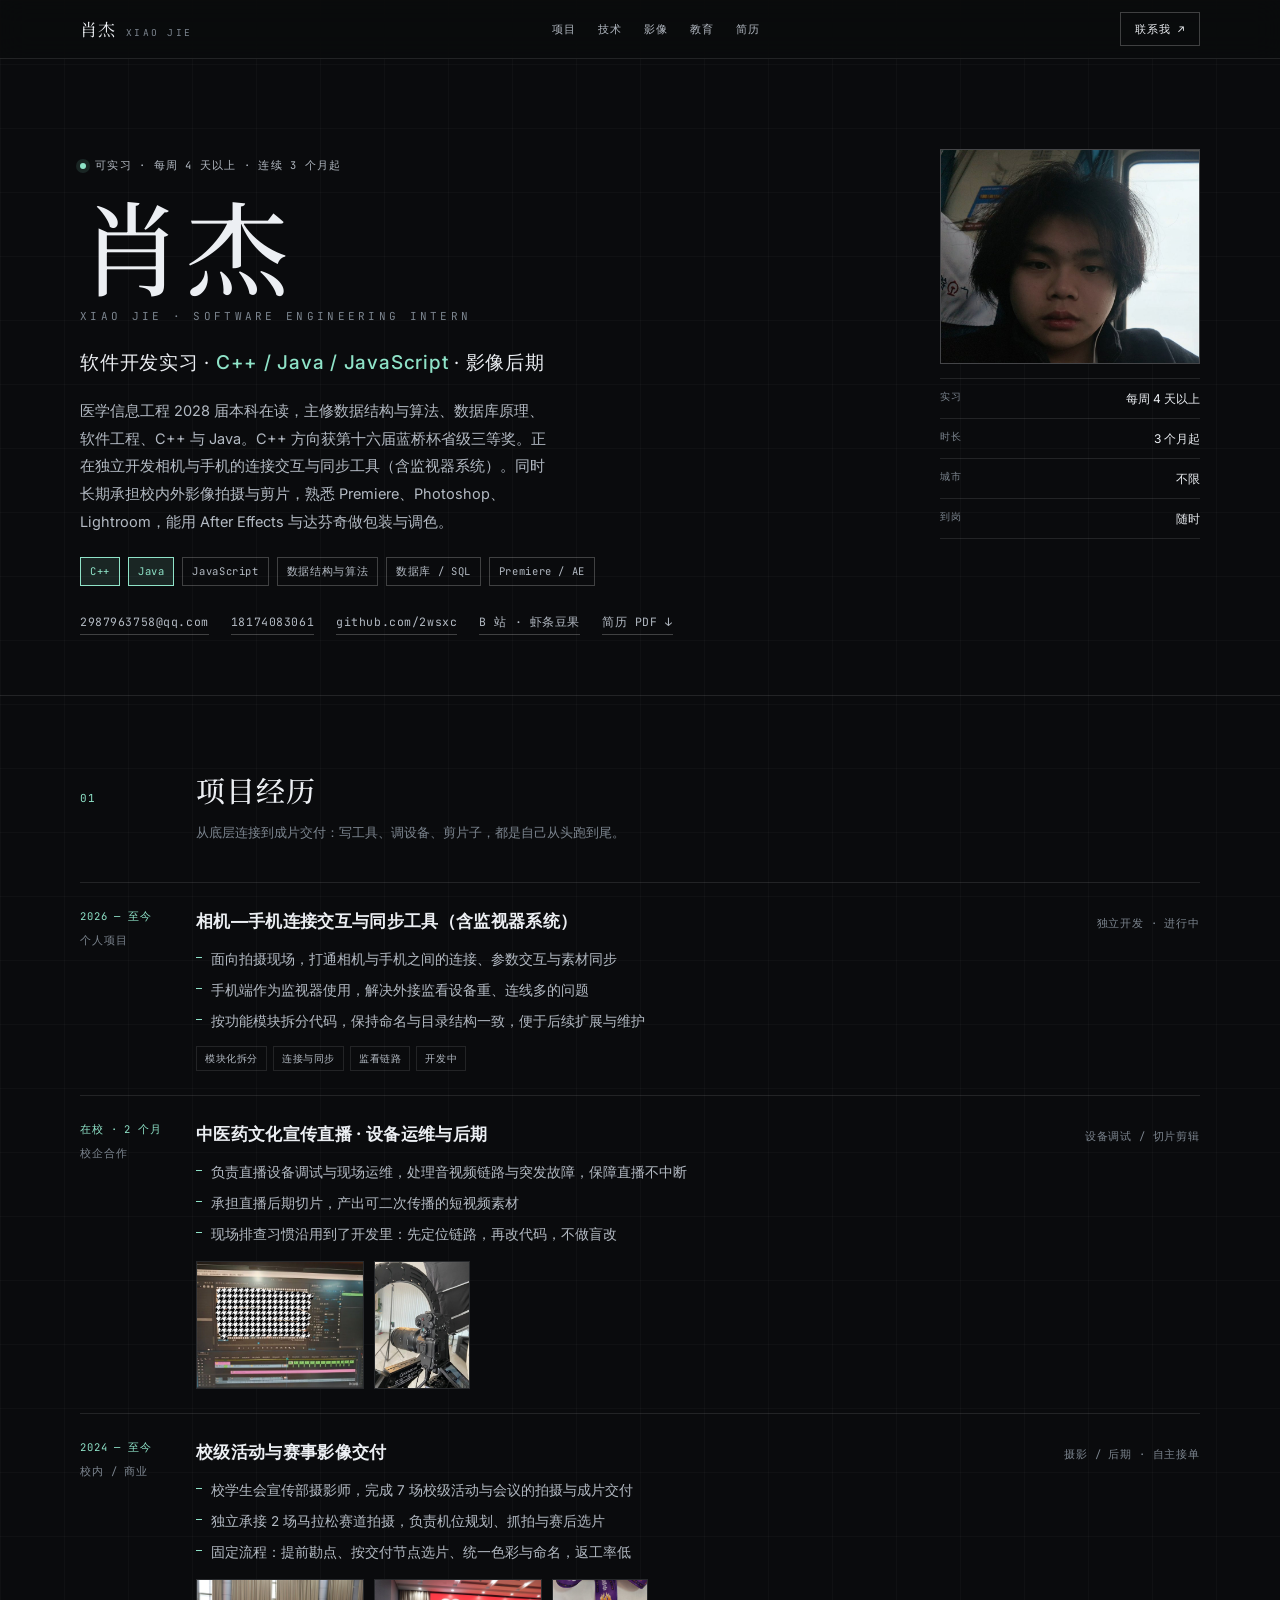
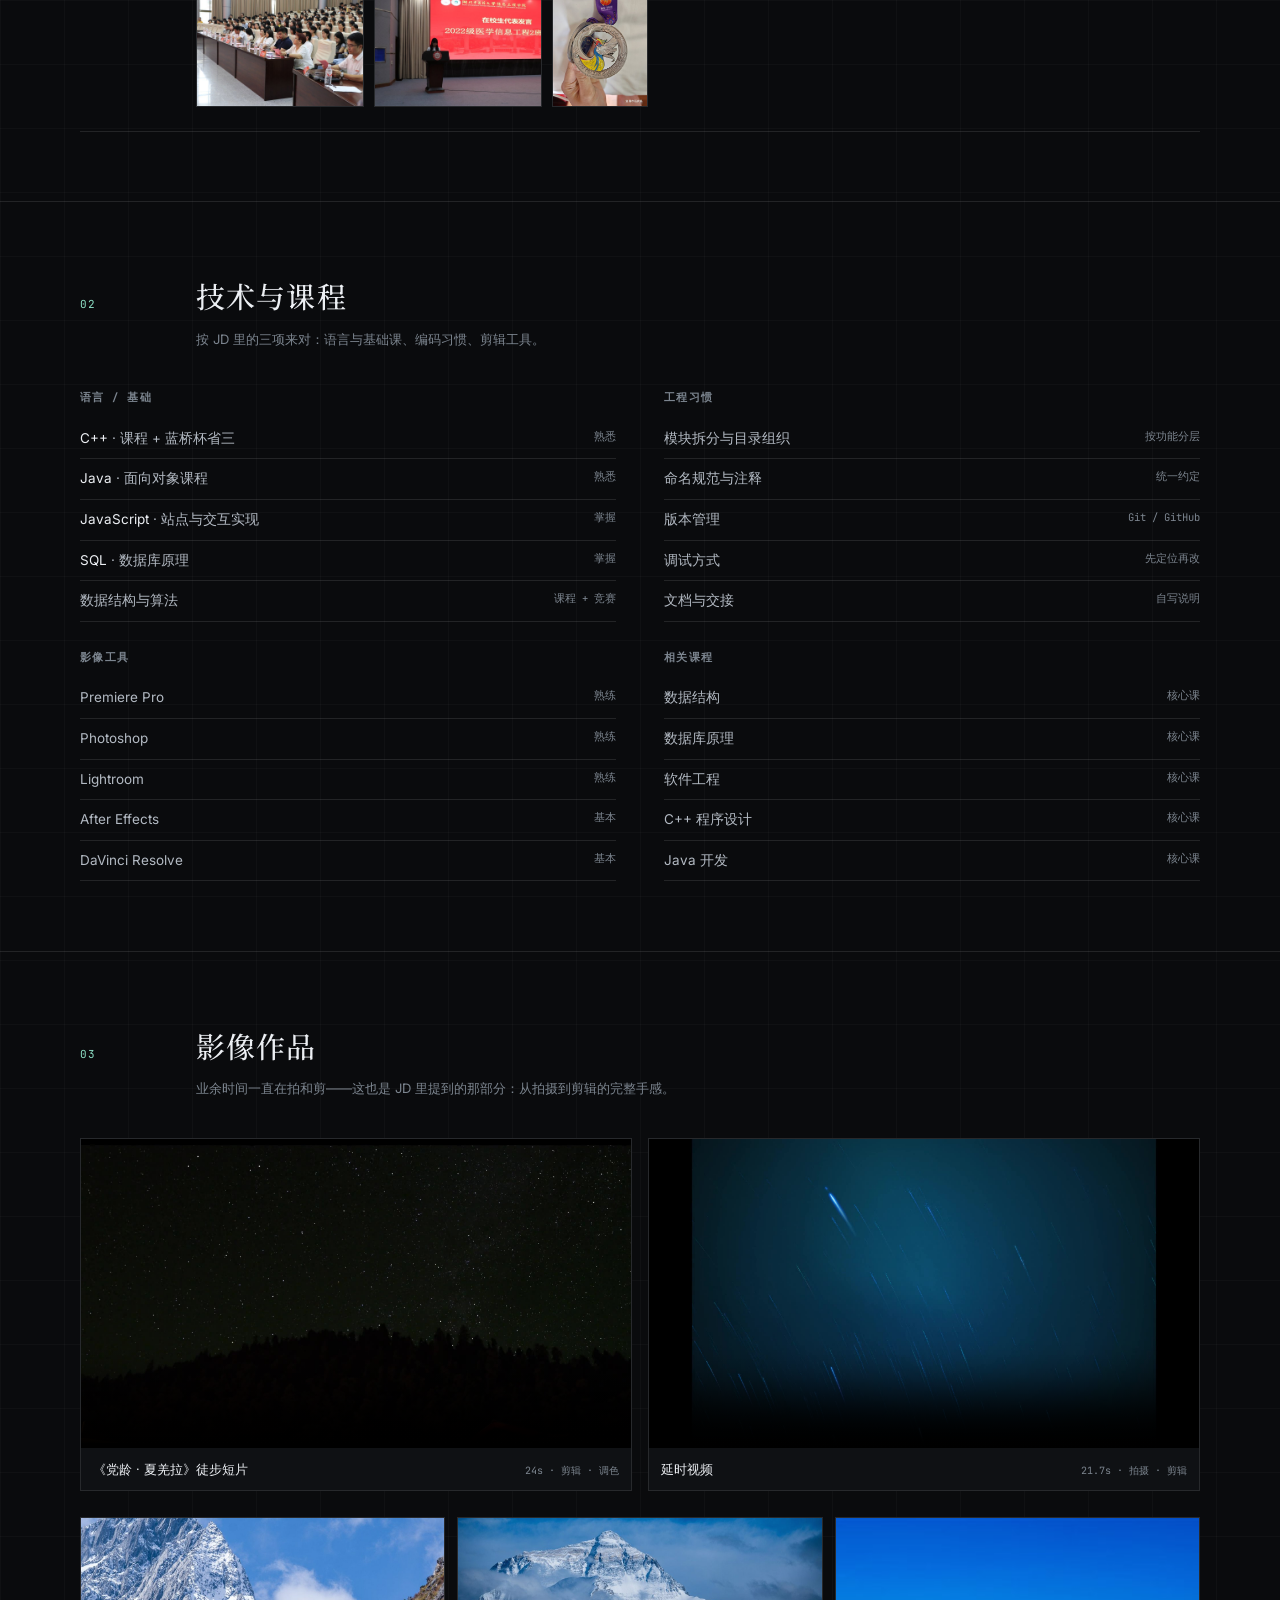
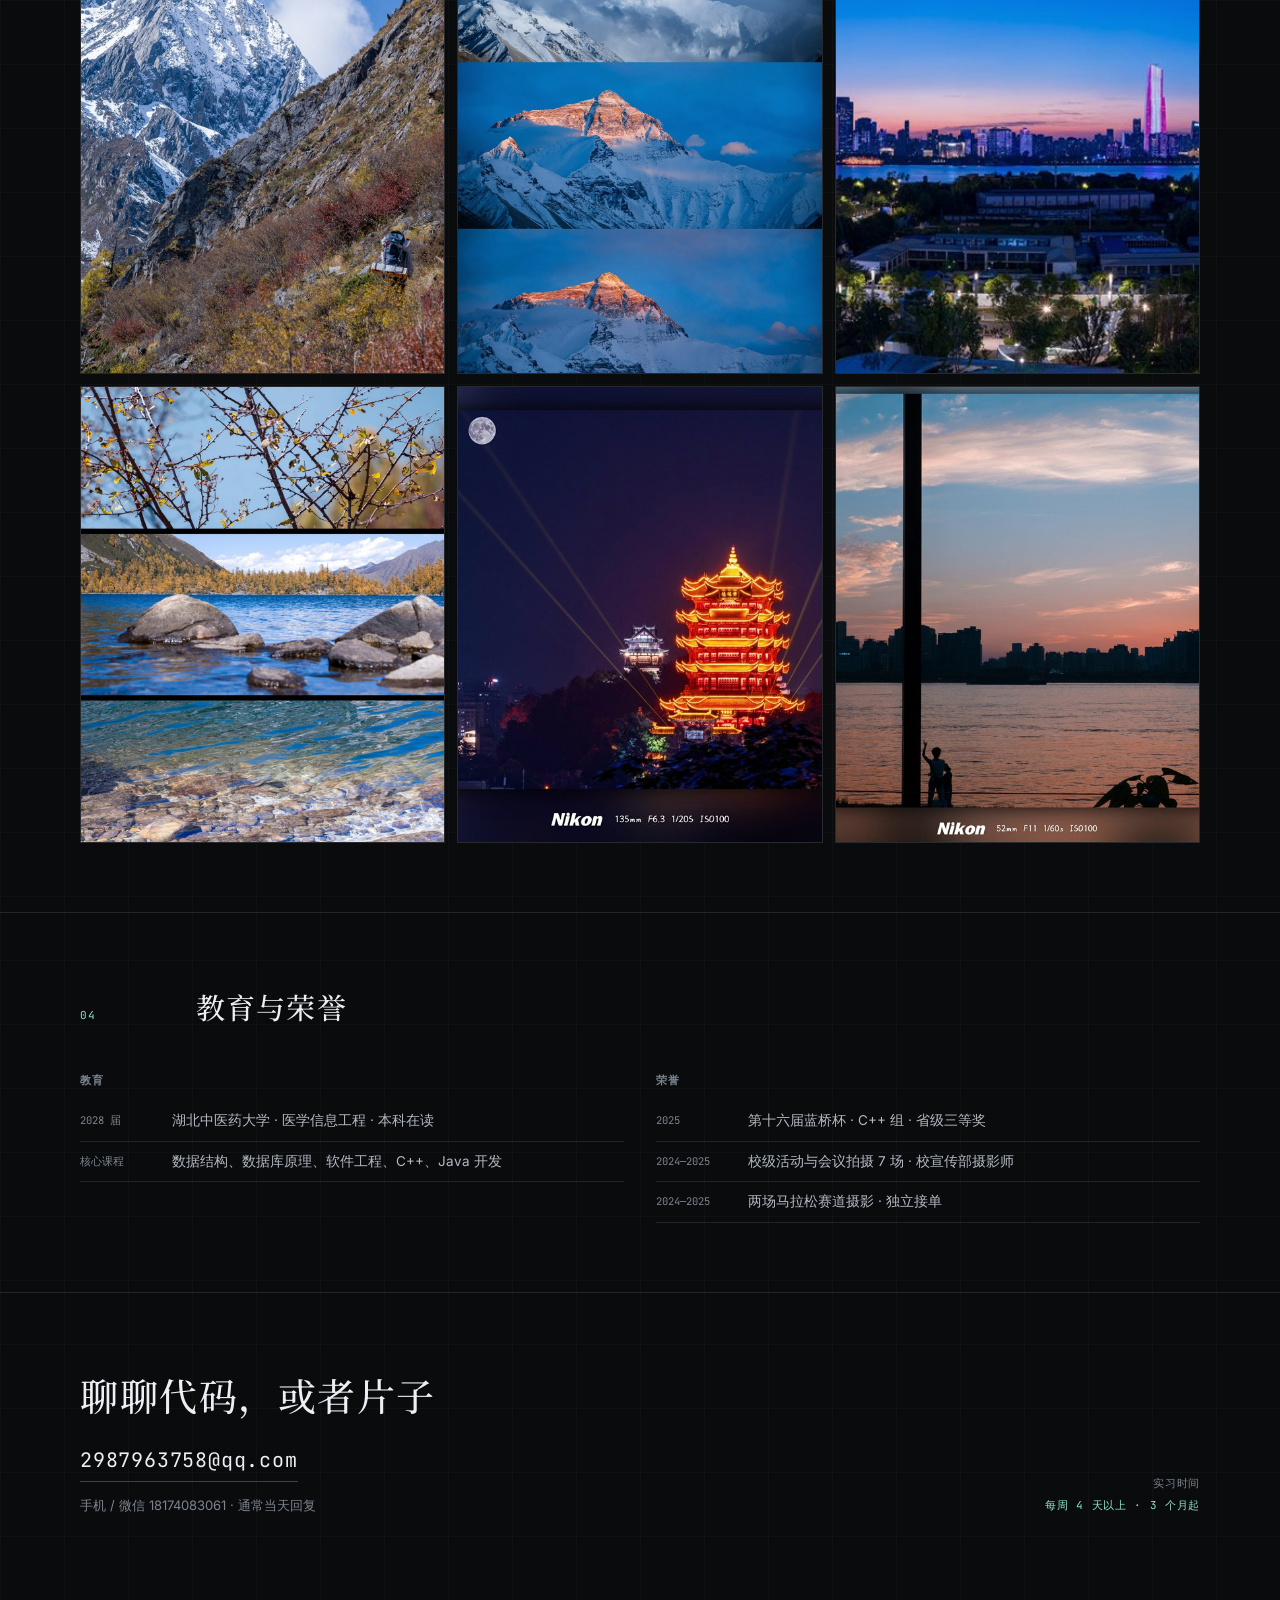
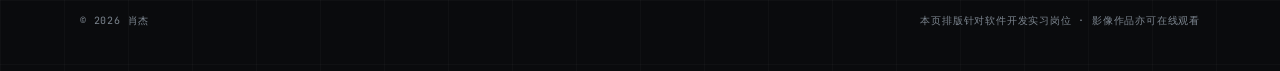
==== dev/index.html @ 5f0db835 "feat: 新增软件开发岗位定制站点 dev（项目与技术优先 + 影像作品 + 一页简历）" ====
<!DOCTYPE html>
<html lang="zh-CN">
<head>
<meta charset="utf-8">
<meta name="viewport" content="width=device-width, initial-scale=1, viewport-fit=cover">
<title>肖杰 · 软件开发实习 · 简历与作品</title>
<meta name="description" content="肖杰，医学信息工程 2028 届在读。C++ / Java / JavaScript，数据结构与算法（蓝桥杯省三），独立开发相机与手机连接同步工具；长期做活动与赛事影像，熟练 Premiere / Photoshop / Lightroom。">
<meta name="theme-color" content="#0a0b0d">
<meta property="og:title" content="肖杰 · 软件开发实习">
<meta property="og:description" content="写得动代码，也剪得了片子。C++ / Java / JavaScript，相机—手机同步工具开发中。">
<link rel="preconnect" href="https://fonts.googleapis.com">
<link rel="preconnect" href="https://fonts.gstatic.com" crossorigin>
<link href="https://fonts.googleapis.com/css2?family=Inter:wght@400;500&family=JetBrains+Mono:wght@400;500&family=Noto+Serif+SC:wght@400;500&display=swap" rel="stylesheet">
<style>
:root{
  --bg:#0a0b0d; --bg-2:#0f1114; --line:rgba(255,255,255,.10); --line-2:rgba(255,255,255,.22);
  --ink:#eceff3; --ink-2:#b3bac3; --muted:#7c858f; --accent:#8fe3c8; --accent-dim:rgba(143,227,200,.12);
  --mono:"JetBrains Mono","SFMono-Regular",Consolas,monospace;
  --sans:"Inter","HarmonyOS Sans SC","PingFang SC","Microsoft YaHei",sans-serif;
  --serif:"Noto Serif SC","Source Han Serif SC","Songti SC",serif;
}
*{box-sizing:border-box}
html{scroll-behavior:smooth}
body{margin:0;background:var(--bg);color:var(--ink);font-family:var(--sans);line-height:1.75;
  -webkit-font-smoothing:antialiased;background-image:linear-gradient(rgba(255,255,255,.022) 1px,transparent 1px),linear-gradient(90deg,rgba(255,255,255,.022) 1px,transparent 1px);background-size:64px 64px}
a{color:inherit;text-decoration:none}
img{display:block;max-width:100%}
h1,h2,h3,p,ul,ol,li,figure,dl,dd{margin:0}
ul,ol{padding:0;list-style:none}
.mono{font-family:var(--mono);font-size:11px;letter-spacing:.14em;text-transform:uppercase;color:var(--muted)}
.wrap{width:min(100% - 44px,1120px);margin-inline:auto}

/* 顶部 */
.top{position:sticky;top:0;z-index:20;background:rgba(10,11,13,.82);backdrop-filter:blur(14px);border-bottom:1px solid var(--line)}
.top__in{display:flex;align-items:center;justify-content:space-between;height:58px}
.brand{display:flex;align-items:baseline;gap:10px;font-family:var(--serif);font-size:17px;letter-spacing:.06em}
.brand em{font-family:var(--mono);font-style:normal;font-size:9.5px;letter-spacing:.24em;color:var(--muted)}
.nav{display:flex;gap:22px;font-family:var(--mono);font-size:10.5px;letter-spacing:.1em;color:var(--ink-2)}
.nav a:hover{color:var(--accent)}
.top__cta{border:1px solid var(--line-2);padding:7px 14px;font-family:var(--mono);font-size:10.5px;letter-spacing:.1em;transition:.2s}
.top__cta:hover{border-color:var(--accent);color:var(--accent)}

/* 首屏 */
.hero{padding:clamp(46px,7vw,92px) 0 clamp(34px,5vw,60px);border-bottom:1px solid var(--line)}
.hero__grid{display:grid;grid-template-columns:minmax(0,1fr) 260px;gap:clamp(28px,5vw,64px);align-items:start}
.status{display:inline-flex;align-items:center;gap:9px;font-family:var(--mono);font-size:10.5px;letter-spacing:.12em;color:var(--ink-2)}
.status i{width:6px;height:6px;border-radius:50%;background:var(--accent);box-shadow:0 0 0 4px var(--accent-dim)}
h1{font-family:var(--serif);font-size:clamp(52px,8vw,104px);line-height:.96;font-weight:500;letter-spacing:.04em;margin-top:18px}
.hero__en{font-family:var(--mono);font-size:11px;letter-spacing:.3em;color:var(--muted);margin-top:14px}
.role{margin-top:20px;font-size:clamp(15px,1.7vw,19px);letter-spacing:.04em}
.role b{font-weight:500;color:var(--accent)}
.lede{margin-top:18px;max-width:52ch;font-size:14.5px;line-height:1.9;color:var(--ink-2)}
.tags{display:flex;flex-wrap:wrap;gap:8px;margin-top:22px}
.tag{font-family:var(--mono);font-size:10.5px;letter-spacing:.06em;padding:4px 9px;border:1px solid var(--line-2);color:var(--ink-2)}
.tag.on{border-color:var(--accent);color:var(--accent);background:var(--accent-dim)}
.links{display:flex;flex-wrap:wrap;gap:8px 22px;margin-top:26px;font-family:var(--mono);font-size:11.5px;letter-spacing:.05em;color:var(--ink-2)}
.links a{border-bottom:1px solid var(--line-2);padding-bottom:2px}
.links a:hover{color:var(--accent);border-color:var(--accent)}
.hero__side{display:flex;flex-direction:column;gap:14px}
.portrait{border:1px solid var(--line-2);background:var(--bg-2)}
.portrait img{width:100%;height:auto;filter:saturate(.95)}
.side-facts{border-top:1px solid var(--line)}
.side-facts div{display:flex;justify-content:space-between;gap:10px;padding:9px 0;border-bottom:1px solid var(--line);font-size:12px;color:var(--ink-2)}
.side-facts dt{font-family:var(--mono);font-size:10px;letter-spacing:.1em;color:var(--muted);text-transform:uppercase}
.side-facts dd{text-align:right;color:var(--ink)}

/* 区块通用 */
.sec{padding:clamp(38px,5.4vw,70px) 0;border-bottom:1px solid var(--line)}
.sec__head{display:grid;grid-template-columns:96px minmax(0,1fr);gap:20px;margin-bottom:clamp(22px,3vw,38px);align-items:baseline}
.sec__no{font-family:var(--mono);font-size:11px;letter-spacing:.1em;color:var(--accent)}
.sec__head h2{font-family:var(--serif);font-size:clamp(21px,2.6vw,29px);font-weight:500;letter-spacing:.04em}
.sec__sub{margin-top:6px;font-size:13px;color:var(--muted);max-width:60ch}

/* 项目卡 */
.proj{display:grid;grid-template-columns:96px minmax(0,1fr);gap:20px;padding:24px 0;border-top:1px solid var(--line)}
.proj:last-child{border-bottom:1px solid var(--line)}
.proj__meta{font-family:var(--mono);font-size:10.5px;letter-spacing:.08em;color:var(--muted);line-height:1.9}
.proj__meta b{display:block;color:var(--accent);font-weight:400;margin-bottom:4px}
.proj__head{display:flex;flex-wrap:wrap;align-items:baseline;justify-content:space-between;gap:6px 18px}
.proj__title{font-size:17px;letter-spacing:.02em}
.proj__kind{font-family:var(--mono);font-size:10.5px;color:var(--muted);letter-spacing:.08em}
.proj__list{margin-top:10px;display:flex;flex-direction:column;gap:6px}
.proj__list li{position:relative;padding-left:15px;font-size:13.5px;color:var(--ink-2);line-height:1.85}
.proj__list li::before{content:"";position:absolute;left:0;top:.75em;width:6px;height:1px;background:var(--accent)}
.proj__stack{display:flex;flex-wrap:wrap;gap:6px;margin-top:12px}
.chip{font-family:var(--mono);font-size:10px;letter-spacing:.06em;color:var(--ink-2);border:1px solid var(--line);padding:3px 8px}
.proj__media{display:flex;gap:10px;margin-top:14px;flex-wrap:wrap}
.proj__media figure{border:1px solid var(--line);overflow:hidden;background:var(--bg-2)}
.proj__media img{width:100%;height:100%;object-fit:cover}
.proj__media .p{width:96px;aspect-ratio:3/4}
.proj__media .w{width:168px;aspect-ratio:3/2}

/* 技能 */
.skill-grid{display:grid;grid-template-columns:repeat(2,minmax(0,1fr));gap:26px 48px}
.skill-block h3{font-family:var(--mono);font-size:10.5px;letter-spacing:.14em;color:var(--muted);text-transform:uppercase;margin-bottom:12px}
.kv{display:flex;justify-content:space-between;gap:16px;padding:8px 0;border-bottom:1px solid var(--line);font-size:13.5px;color:var(--ink-2)}
.kv span:last-child{font-family:var(--mono);font-size:10.5px;color:var(--muted);white-space:nowrap}
.kv strong{font-weight:400;color:var(--ink)}

/* 影像 */
.films{display:grid;grid-template-columns:repeat(2,minmax(0,1fr));gap:16px;margin-bottom:26px}
.film{border:1px solid var(--line);background:var(--bg-2);overflow:hidden}
.film video{display:block;width:100%;aspect-ratio:16/9;object-fit:cover;background:#000}
.film figcaption{display:flex;align-items:baseline;justify-content:space-between;gap:10px;padding:10px 12px;font-size:12.5px}
.film figcaption span{font-family:var(--mono);font-size:10px;color:var(--muted)}
.shots{display:grid;grid-template-columns:repeat(3,minmax(0,1fr));gap:12px}
.shots figure{margin:0;border:1px solid var(--line);overflow:hidden;background:var(--bg-2);aspect-ratio:4/5}
.shots img{width:100%;height:100%;object-fit:cover;transition:transform .7s cubic-bezier(.22,1,.36,1);filter:saturate(.96)}
.shots figure:hover img{transform:scale(1.05)}

/* 教育 */
.edu{display:grid;grid-template-columns:repeat(2,minmax(0,1fr));gap:32px}
.edu h3{font-family:var(--mono);font-size:10.5px;letter-spacing:.14em;color:var(--muted);text-transform:uppercase;margin-bottom:12px}
.edu li{display:flex;gap:16px;padding:8px 0;border-bottom:1px solid var(--line);font-size:13.5px;color:var(--ink-2)}
.edu li span:first-child{font-family:var(--mono);font-size:10.5px;color:var(--muted);min-width:76px;padding-top:2px}

/* 联系 */
.contact{display:grid;grid-template-columns:minmax(0,1fr) auto;gap:24px;align-items:end}
.contact h2{font-family:var(--serif);font-size:clamp(24px,3.4vw,38px);font-weight:500;letter-spacing:.04em}
.contact__mail{display:inline-block;margin-top:14px;font-family:var(--mono);font-size:clamp(14px,1.9vw,20px);letter-spacing:.04em;border-bottom:1px solid var(--line-2);padding-bottom:3px}
.contact__mail:hover{color:var(--accent);border-color:var(--accent)}
.contact__note{margin-top:12px;font-size:13px;color:var(--muted)}
.contact__side{font-family:var(--mono);font-size:11px;letter-spacing:.06em;color:var(--muted);text-align:right;line-height:2}
.contact__side b{color:var(--accent);font-weight:400}

.foot{padding:26px 0 42px;display:flex;flex-wrap:wrap;justify-content:space-between;gap:12px;font-family:var(--mono);font-size:10px;letter-spacing:.08em;color:var(--muted)}

@media (max-width:860px){
  .hero__grid{grid-template-columns:1fr}
  .hero__side{order:-1;flex-direction:row;align-items:flex-start;gap:18px}
  .portrait{width:min(46%,190px)}
  .sec__head,.proj{grid-template-columns:1fr;gap:8px}
  .skill-grid,.films,.edu{grid-template-columns:1fr}
  .shots{grid-template-columns:repeat(2,minmax(0,1fr))}
  .nav{display:none}
  .contact{grid-template-columns:1fr}
  .contact__side{text-align:left}
}

@page{size:A4;margin:13mm}
@media print{
  body{background:#fff;color:#111;background-image:none;font-size:9.6pt;line-height:1.5}
  .top,.tags,.links,.hero__en,.status,.films,.shots,.foot,.chip,#works{display:none!important}
  .sec__sub{display:none!important}
  .wrap{width:100%}
  .hero{padding:0 0 6pt;border-bottom:1px solid #ddd}
  .hero__grid{grid-template-columns:minmax(0,1fr) 24mm;gap:7mm}
  h1{font-size:19pt;color:#111;margin-top:0}
  .role,.lede,.kv,.proj__list li,.edu li{color:#222}
  .lede{font-size:8.8pt;margin-top:5pt}
  .role{margin-top:5pt;font-size:10pt}
  .sec{padding:4pt 0;border-bottom:1px solid #eee}
  .sec__head{grid-template-columns:12mm minmax(0,1fr);margin-bottom:3pt}
  .sec__no{color:#666}
  .sec__head h2{font-size:10.5pt;color:#111}
  .proj{padding:4pt 0;grid-template-columns:12mm minmax(0,1fr);break-inside:avoid}
  .proj__title{font-size:10pt;color:#111}
  .proj__meta,.proj__kind,.proj__list li::before{color:#777}
  .proj__list{margin-top:3pt;gap:2pt}
  .proj__list li{font-size:8.8pt;line-height:1.6}
  .proj__media{display:none}
  .skill-grid{gap:4pt 10mm}
  .kv{padding:3pt 0;font-size:8.8pt}
  .kv span:last-child{color:#666}
  .edu{gap:10mm}
  .edu li{padding:3pt 0;font-size:8.8pt}
  .contact h2{font-size:12pt;color:#111}
  .contact__mail{font-size:9.5pt;color:#111}
  .contact__note{font-size:8.5pt;color:#555}
}
</style>
</head>
<body>

<header class="top">
  <div class="wrap top__in">
    <a class="brand" href="#top">肖杰<em>XIAO JIE</em></a>
    <nav class="nav">
      <a href="#projects">项目</a>
      <a href="#skills">技术</a>
      <a href="#works">影像</a>
      <a href="#edu">教育</a>
      <a href="resume.html">简历</a>
    </nav>
    <a class="top__cta" href="mailto:2987963758@qq.com">联系我 ↗</a>
  </div>
</header>

<main id="top">
  <section class="hero">
    <div class="wrap hero__grid">
      <div>
        <p class="status"><i></i>可实习 · 每周 4 天以上 · 连续 3 个月起</p>
        <h1>肖杰</h1>
        <p class="hero__en">XIAO JIE · SOFTWARE ENGINEERING INTERN</p>
        <p class="role">软件开发实习 · <b>C++ / Java / JavaScript</b> · 影像后期</p>
        <p class="lede">医学信息工程 2028 届本科在读，主修数据结构与算法、数据库原理、软件工程、C++ 与 Java。C++ 方向获第十六届蓝桥杯省级三等奖。正在独立开发相机与手机的连接交互与同步工具（含监视器系统）。同时长期承担校内外影像拍摄与剪片，熟悉 Premiere、Photoshop、Lightroom，能用 After Effects 与达芬奇做包装与调色。</p>
        <div class="tags">
          <span class="tag on">C++</span>
          <span class="tag on">Java</span>
          <span class="tag">JavaScript</span>
          <span class="tag">数据结构与算法</span>
          <span class="tag">数据库 / SQL</span>
          <span class="tag">Premiere / AE</span>
        </div>
        <p class="links">
          <a href="mailto:2987963758@qq.com">2987963758@qq.com</a>
          <a href="tel:18174083061">18174083061</a>
          <a href="https://github.com/2wsxc" target="_blank" rel="noopener">github.com/2wsxc</a>
          <a href="https://space.bilibili.com/699969839" target="_blank" rel="noopener">B 站 · 虾条豆果</a>
          <a href="assets/files/resume-dev-2026-11.pdf" download>简历 PDF ↓</a>
        </p>
      </div>
      <aside class="hero__side">
        <figure class="portrait"><img src="assets/img/portrait.jpg" alt="肖杰"></figure>
        <dl class="side-facts">
          <div><dt>实习</dt><dd>每周 4 天以上</dd></div>
          <div><dt>时长</dt><dd>3 个月起</dd></div>
          <div><dt>城市</dt><dd>不限</dd></div>
          <div><dt>到岗</dt><dd>随时</dd></div>
        </dl>
      </aside>
    </div>
  </section>

  <section class="sec" id="projects">
    <div class="wrap">
      <div class="sec__head">
        <span class="sec__no">01</span>
        <div>
          <h2>项目经历</h2>
          <p class="sec__sub">从底层连接到成片交付：写工具、调设备、剪片子，都是自己从头跑到尾。</p>
        </div>
      </div>

      <article class="proj">
        <p class="proj__meta"><b>2026 — 至今</b>个人项目</p>
        <div>
          <div class="proj__head">
            <h3 class="proj__title">相机—手机连接交互与同步工具（含监视器系统）</h3>
            <span class="proj__kind">独立开发 · 进行中</span>
          </div>
          <ul class="proj__list">
            <li>面向拍摄现场，打通相机与手机之间的连接、参数交互与素材同步</li>
            <li>手机端作为监视器使用，解决外接监看设备重、连线多的问题</li>
            <li>按功能模块拆分代码，保持命名与目录结构一致，便于后续扩展与维护</li>
          </ul>
          <div class="proj__stack">
            <span class="chip">模块化拆分</span>
            <span class="chip">连接与同步</span>
            <span class="chip">监看链路</span>
            <span class="chip">开发中</span>
          </div>
        </div>
      </article>

      <article class="proj">
        <p class="proj__meta"><b>在校 · 2 个月</b>校企合作</p>
        <div>
          <div class="proj__head">
            <h3 class="proj__title">中医药文化宣传直播 · 设备运维与后期</h3>
            <span class="proj__kind">设备调试 / 切片剪辑</span>
          </div>
          <ul class="proj__list">
            <li>负责直播设备调试与现场运维，处理音视频链路与突发故障，保障直播不中断</li>
            <li>承担直播后期切片，产出可二次传播的短视频素材</li>
            <li>现场排查习惯沿用到了开发里：先定位链路，再改代码，不做盲改</li>
          </ul>
          <div class="proj__media">
            <figure class="w"><img src="assets/img/live-1.jpg" alt="直播现场"></figure>
            <figure class="p"><img src="assets/img/live-2.jpg" alt="直播现场"></figure>
          </div>
        </div>
      </article>

      <article class="proj">
        <p class="proj__meta"><b>2024 — 至今</b>校内 / 商业</p>
        <div>
          <div class="proj__head">
            <h3 class="proj__title">校级活动与赛事影像交付</h3>
            <span class="proj__kind">摄影 / 后期 · 自主接单</span>
          </div>
          <ul class="proj__list">
            <li>校学生会宣传部摄影师，完成 7 场校级活动与会议的拍摄与成片交付</li>
            <li>独立承接 2 场马拉松赛道拍摄，负责机位规划、抓拍与赛后选片</li>
            <li>固定流程：提前勘点、按交付节点选片、统一色彩与命名，返工率低</li>
          </ul>
          <div class="proj__media">
            <figure class="w"><img src="assets/img/campus-1.jpg" alt="校级活动拍摄"></figure>
            <figure class="w"><img src="assets/img/campus-2.jpg" alt="校级活动拍摄"></figure>
            <figure class="p"><img src="assets/img/marathon.jpg" alt="马拉松赛道拍摄"></figure>
          </div>
        </div>
      </article>
    </div>
  </section>

  <section class="sec" id="skills">
    <div class="wrap">
      <div class="sec__head">
        <span class="sec__no">02</span>
        <div>
          <h2>技术与课程</h2>
          <p class="sec__sub">按 JD 里的三项来对：语言与基础课、编码习惯、剪辑工具。</p>
        </div>
      </div>
      <div class="skill-grid">
        <div class="skill-block">
          <h3>语言 / 基础</h3>
          <div class="kv"><span><strong>C++</strong> · 课程 + 蓝桥杯省三</span><span>熟悉</span></div>
          <div class="kv"><span><strong>Java</strong> · 面向对象课程</span><span>熟悉</span></div>
          <div class="kv"><span><strong>JavaScript</strong> · 站点与交互实现</span><span>掌握</span></div>
          <div class="kv"><span><strong>SQL</strong> · 数据库原理</span><span>掌握</span></div>
          <div class="kv"><span>数据结构与算法</span><span>课程 + 竞赛</span></div>
        </div>
        <div class="skill-block">
          <h3>工程习惯</h3>
          <div class="kv"><span>模块拆分与目录组织</span><span>按功能分层</span></div>
          <div class="kv"><span>命名规范与注释</span><span>统一约定</span></div>
          <div class="kv"><span>版本管理</span><span>Git / GitHub</span></div>
          <div class="kv"><span>调试方式</span><span>先定位再改</span></div>
          <div class="kv"><span>文档与交接</span><span>自写说明</span></div>
        </div>
        <div class="skill-block">
          <h3>影像工具</h3>
          <div class="kv"><span>Premiere Pro</span><span>熟练</span></div>
          <div class="kv"><span>Photoshop</span><span>熟练</span></div>
          <div class="kv"><span>Lightroom</span><span>熟练</span></div>
          <div class="kv"><span>After Effects</span><span>基本</span></div>
          <div class="kv"><span>DaVinci Resolve</span><span>基本</span></div>
        </div>
        <div class="skill-block">
          <h3>相关课程</h3>
          <div class="kv"><span>数据结构</span><span>核心课</span></div>
          <div class="kv"><span>数据库原理</span><span>核心课</span></div>
          <div class="kv"><span>软件工程</span><span>核心课</span></div>
          <div class="kv"><span>C++ 程序设计</span><span>核心课</span></div>
          <div class="kv"><span>Java 开发</span><span>核心课</span></div>
        </div>
      </div>
    </div>
  </section>

  <section class="sec" id="works">
    <div class="wrap">
      <div class="sec__head">
        <span class="sec__no">03</span>
        <div>
          <h2>影像作品</h2>
          <p class="sec__sub">业余时间一直在拍和剪——这也是 JD 里提到的那部分：从拍摄到剪辑的完整手感。</p>
        </div>
      </div>

      <div class="films">
        <figure class="film">
          <video src="assets/video/w-601.mp4" poster="assets/img/poster-601.jpg" controls preload="metadata" playsinline></video>
          <figcaption>《党龄 · 夏羌拉》徒步短片<span>24s · 剪辑 · 调色</span></figcaption>
        </figure>
        <figure class="film">
          <video src="assets/video/w-602.mp4" poster="assets/img/poster-602.jpg" controls preload="metadata" playsinline></video>
          <figcaption>延时视频<span>21.7s · 拍摄 · 剪辑</span></figcaption>
        </figure>
      </div>

      <div class="shots">
        <figure><img src="assets/img/p1.jpg" alt="川西徒步拍摄"></figure>
        <figure><img src="assets/img/p2.jpg" alt="珠峰与后藏"></figure>
        <figure><img src="assets/img/p3.jpg" alt="武汉城市系列"></figure>
        <figure><img src="assets/img/p4.jpg" alt="户外风光"></figure>
        <figure><img src="assets/img/p5.jpg" alt="户外风光"></figure>
        <figure><img src="assets/img/p6.jpg" alt="户外风光"></figure>
      </div>
    </div>
  </section>

  <section class="sec" id="edu">
    <div class="wrap">
      <div class="sec__head">
        <span class="sec__no">04</span>
        <div><h2>教育与荣誉</h2></div>
      </div>
      <div class="edu">
        <div>
          <h3>教育</h3>
          <ul>
            <li><span>2028 届</span><span>湖北中医药大学 · 医学信息工程 · 本科在读</span></li>
            <li><span>核心课程</span><span>数据结构、数据库原理、软件工程、C++、Java 开发</span></li>
          </ul>
        </div>
        <div>
          <h3>荣誉</h3>
          <ul>
            <li><span>2025</span><span>第十六届蓝桥杯 · C++ 组 · 省级三等奖</span></li>
            <li><span>2024—2025</span><span>校级活动与会议拍摄 7 场 · 校宣传部摄影师</span></li>
            <li><span>2024—2025</span><span>两场马拉松赛道摄影 · 独立接单</span></li>
          </ul>
        </div>
      </div>
    </div>
  </section>

  <section class="sec" id="contact" style="border-bottom:0">
    <div class="wrap contact">
      <div>
        <h2>聊聊代码，或者片子</h2>
        <a class="contact__mail" href="mailto:2987963758@qq.com">2987963758@qq.com</a>
        <p class="contact__note">手机 / 微信 18174083061 · 通常当天回复</p>
      </div>
      <div class="contact__side">
        实习时间<br><b>每周 4 天以上 · 3 个月起</b>
      </div>
    </div>
  </section>
</main>

<footer class="wrap foot">
  <span>© 2026 肖杰</span>
  <span>本页排版针对软件开发实习岗位 · 影像作品亦可在线观看</span>
</footer>

</body>
</html>
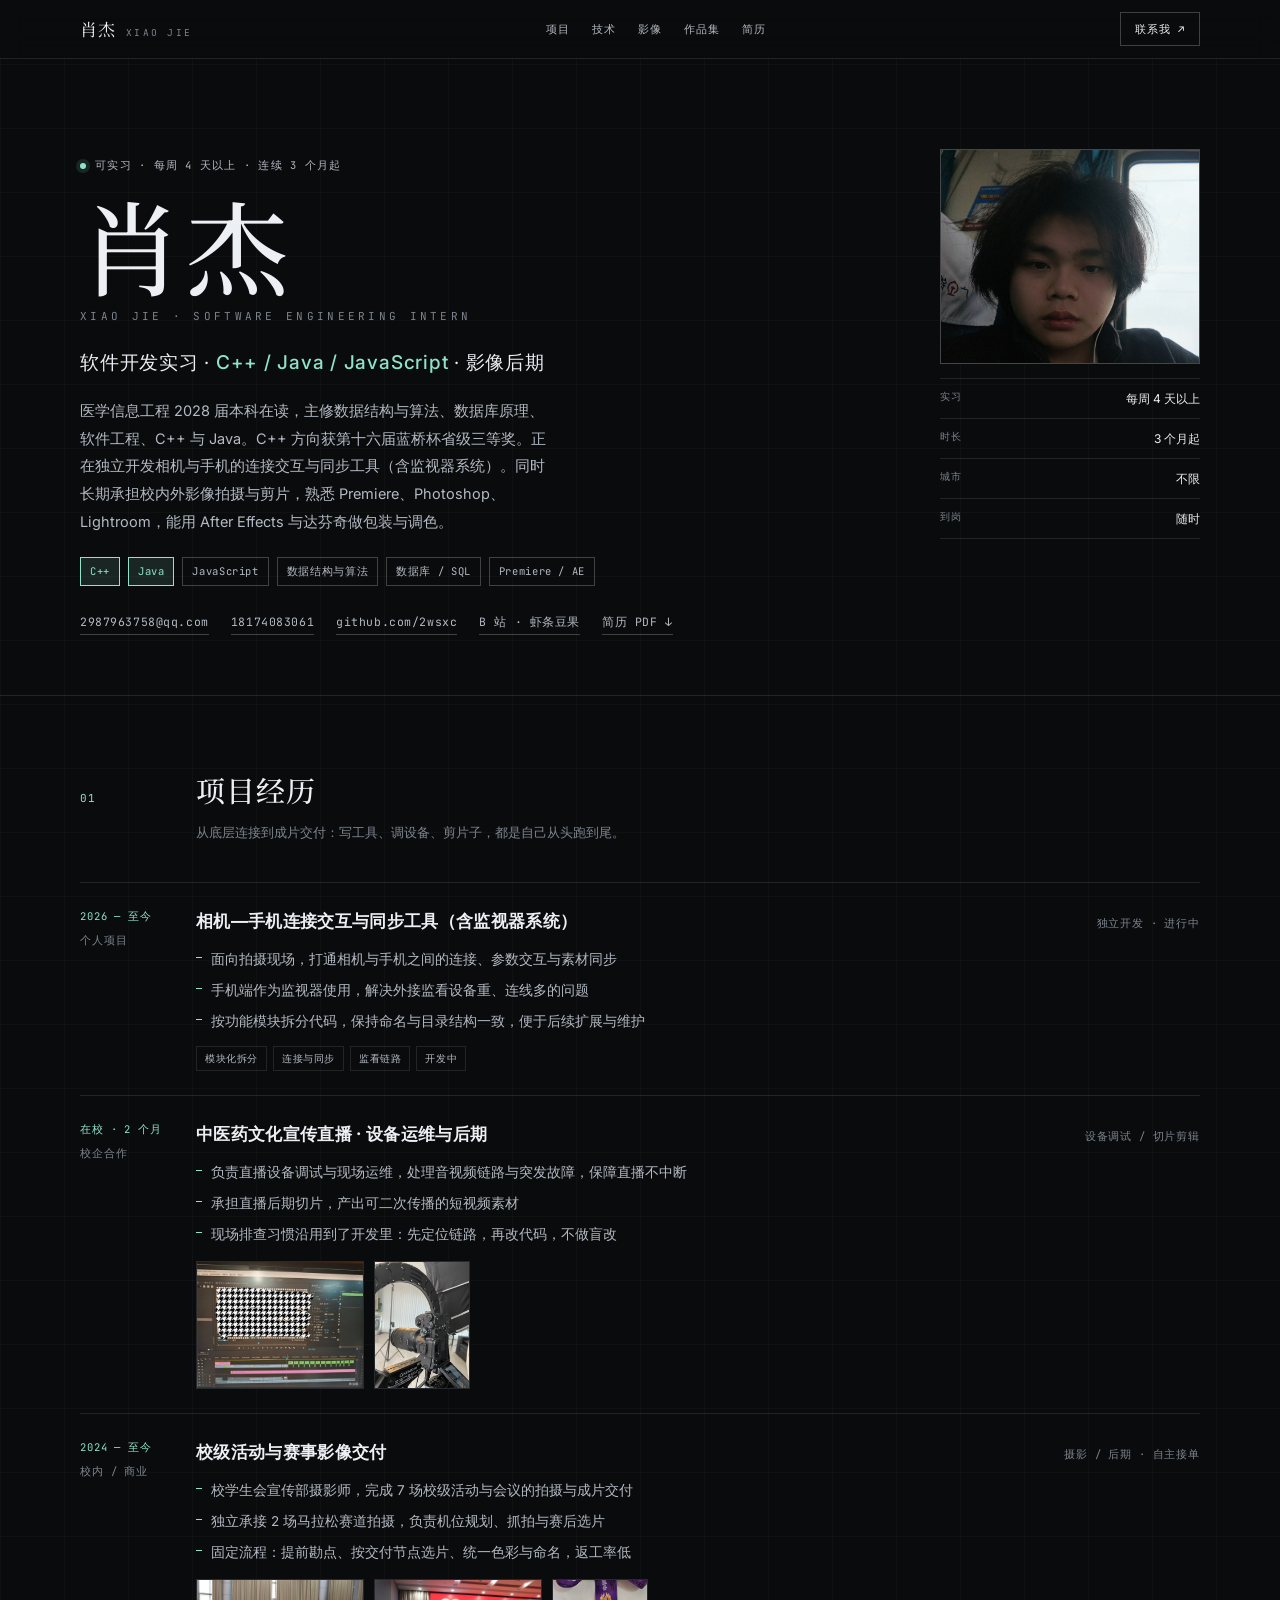
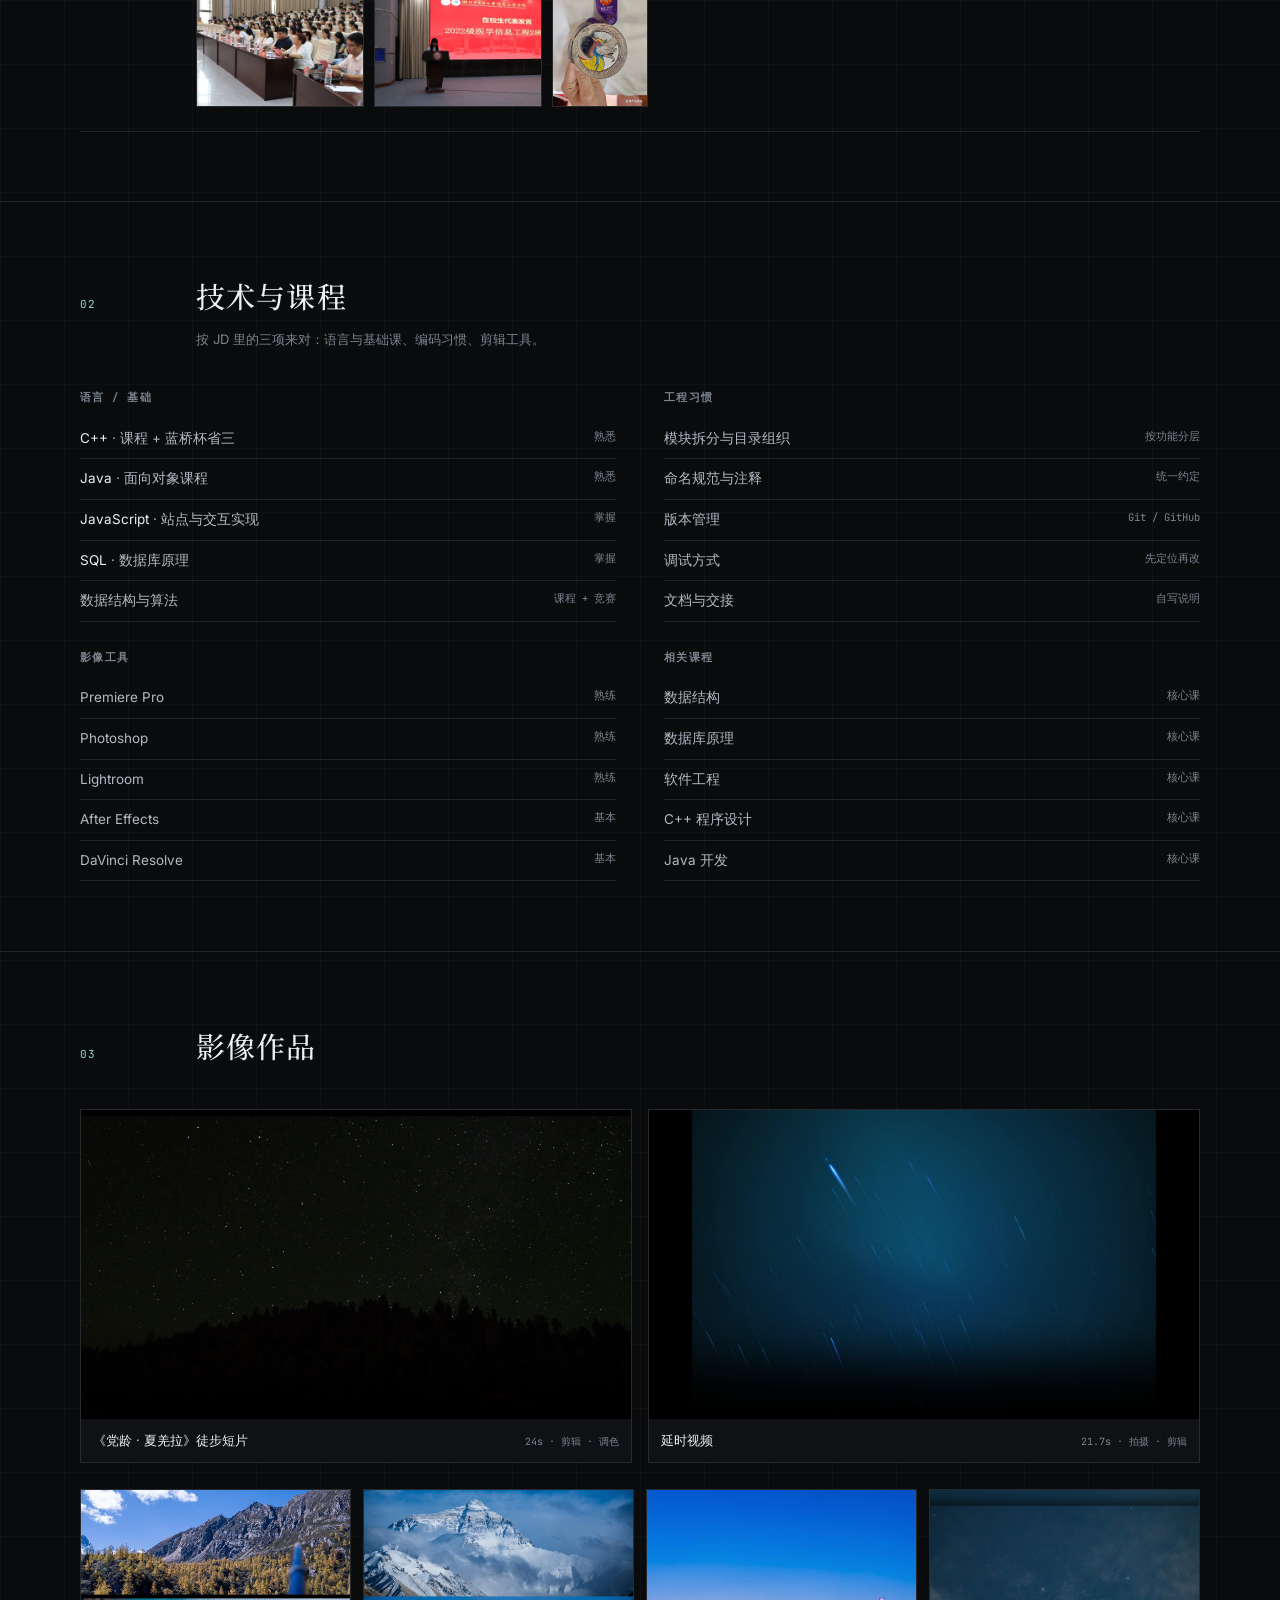
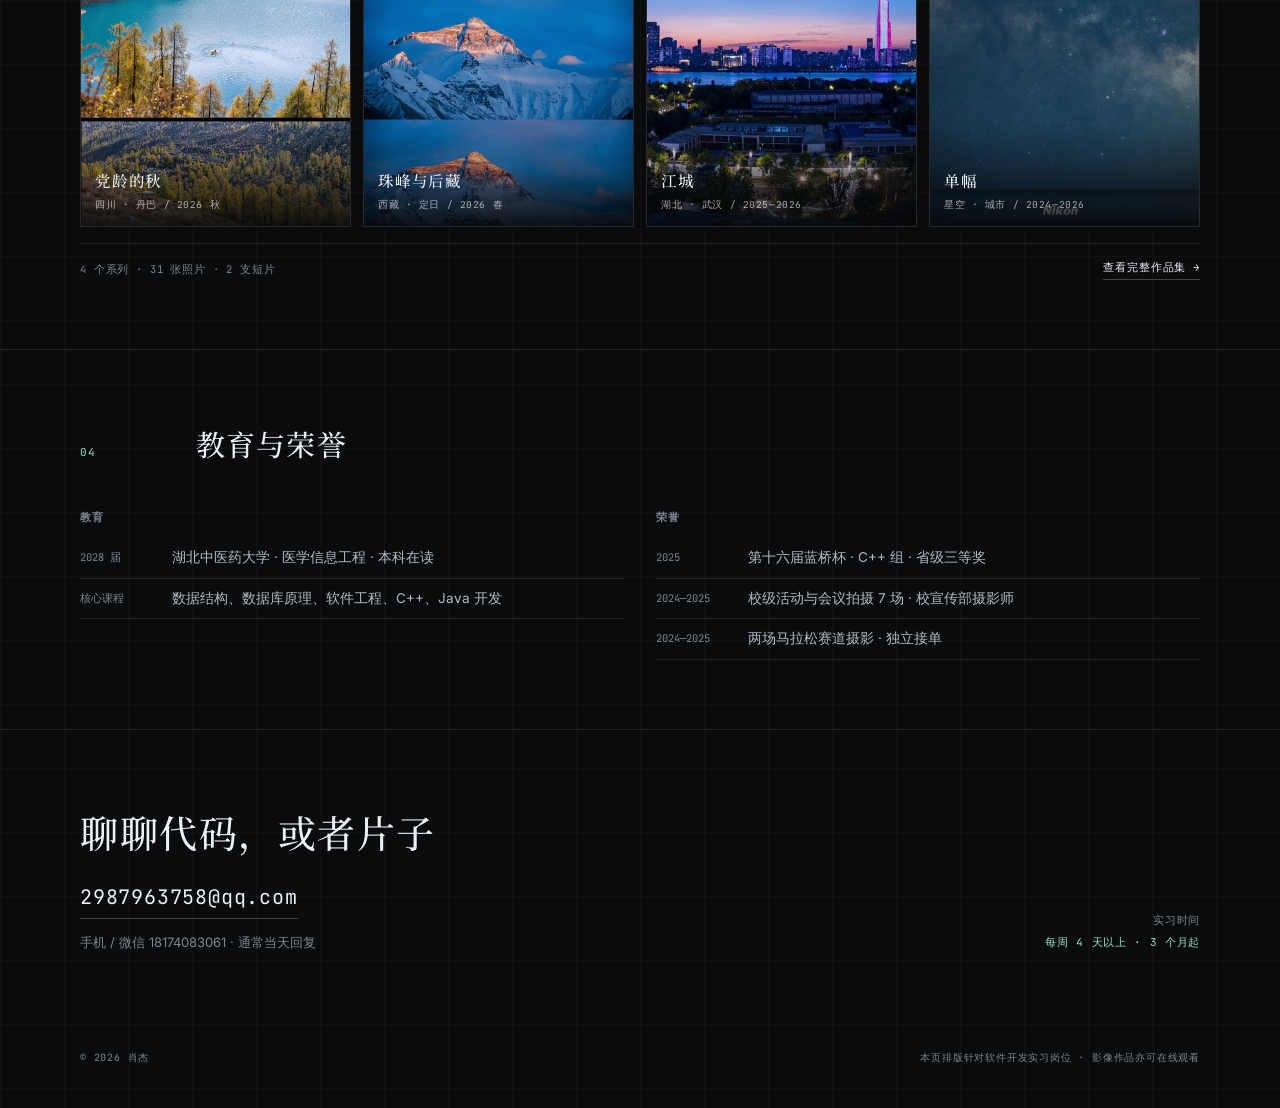
==== commit a6114511: "feat(dev): 新增完整作品集二级页 works.html，影像区改为系列入口" ====
--- a/dev/index.html
+++ b/dev/index.html
@@ -103,10 +103,18 @@
 .film video{display:block;width:100%;aspect-ratio:16/9;object-fit:cover;background:#000}
 .film figcaption{display:flex;align-items:baseline;justify-content:space-between;gap:10px;padding:10px 12px;font-size:12.5px}
 .film figcaption span{font-family:var(--mono);font-size:10px;color:var(--muted)}
-.shots{display:grid;grid-template-columns:repeat(3,minmax(0,1fr));gap:12px}
-.shots figure{margin:0;border:1px solid var(--line);overflow:hidden;background:var(--bg-2);aspect-ratio:4/5}
-.shots img{width:100%;height:100%;object-fit:cover;transition:transform .7s cubic-bezier(.22,1,.36,1);filter:saturate(.96)}
-.shots figure:hover img{transform:scale(1.05)}
+.series-links{display:grid;grid-template-columns:repeat(4,minmax(0,1fr));gap:12px}
+.series-card{position:relative;display:block;aspect-ratio:4/5;border:1px solid var(--line);overflow:hidden;background:var(--bg-2)}
+.series-card img{width:100%;height:100%;object-fit:cover;filter:saturate(.95);transition:transform .8s cubic-bezier(.22,1,.36,1)}
+.series-card__go{position:absolute;top:10px;right:10px;z-index:2;font-family:var(--mono);font-size:9.5px;letter-spacing:.06em;color:var(--ink);background:rgba(10,11,13,.62);border:1px solid rgba(255,255,255,.28);padding:3px 7px;opacity:0;transform:translateY(-4px);transition:.3s}
+.series-card__in{position:absolute;inset:auto 0 0 0;padding:44px 14px 13px;background:linear-gradient(to top,rgba(6,7,9,.9),rgba(6,7,9,.3) 58%,transparent)}
+.series-card__in h3{font-family:var(--serif);font-size:15.5px;font-weight:500;letter-spacing:.05em}
+.series-card__in p{margin-top:3px;font-family:var(--mono);font-size:9.5px;letter-spacing:.06em;color:rgba(255,255,255,.64)}
+.series-card:hover img{transform:scale(1.045)}
+.series-card:hover .series-card__go{opacity:1;transform:none}
+.all-works{display:flex;flex-wrap:wrap;align-items:center;justify-content:space-between;gap:8px 16px;margin-top:16px;padding-top:14px;border-top:1px solid var(--line);font-family:var(--mono);font-size:10.5px;letter-spacing:.08em;color:var(--muted)}
+.all-works a{color:var(--ink);border-bottom:1px solid var(--line-2);padding-bottom:2px}
+.all-works a:hover{color:var(--accent);border-color:var(--accent)}
 
 /* 教育 */
 .edu{display:grid;grid-template-columns:repeat(2,minmax(0,1fr));gap:32px}
@@ -131,7 +139,7 @@
   .portrait{width:min(46%,190px)}
   .sec__head,.proj{grid-template-columns:1fr;gap:8px}
   .skill-grid,.films,.edu{grid-template-columns:1fr}
-  .shots{grid-template-columns:repeat(2,minmax(0,1fr))}
+  .series-links{grid-template-columns:repeat(2,minmax(0,1fr))}
   .nav{display:none}
   .contact{grid-template-columns:1fr}
   .contact__side{text-align:left}
@@ -140,7 +148,7 @@
 @page{size:A4;margin:13mm}
 @media print{
   body{background:#fff;color:#111;background-image:none;font-size:9.6pt;line-height:1.5}
-  .top,.tags,.links,.hero__en,.status,.films,.shots,.foot,.chip,#works{display:none!important}
+  .top,.tags,.links,.hero__en,.status,.films,.series-links,.all-works,.foot,.chip,#works{display:none!important}
   .sec__sub{display:none!important}
   .wrap{width:100%}
   .hero{padding:0 0 6pt;border-bottom:1px solid #ddd}
@@ -179,7 +187,7 @@
       <a href="#projects">项目</a>
       <a href="#skills">技术</a>
       <a href="#works">影像</a>
-      <a href="#edu">教育</a>
+      <a href="works.html">作品集</a>
       <a href="resume.html">简历</a>
     </nav>
     <a class="top__cta" href="mailto:2987963758@qq.com">联系我 ↗</a>
@@ -347,7 +355,6 @@
         <span class="sec__no">03</span>
         <div>
           <h2>影像作品</h2>
-          <p class="sec__sub">业余时间一直在拍和剪——这也是 JD 里提到的那部分：从拍摄到剪辑的完整手感。</p>
         </div>
       </div>
 
@@ -362,14 +369,29 @@
         </figure>
       </div>
 
-      <div class="shots">
-        <figure><img src="assets/img/p1.jpg" alt="川西徒步拍摄"></figure>
-        <figure><img src="assets/img/p2.jpg" alt="珠峰与后藏"></figure>
-        <figure><img src="assets/img/p3.jpg" alt="武汉城市系列"></figure>
-        <figure><img src="assets/img/p4.jpg" alt="户外风光"></figure>
-        <figure><img src="assets/img/p5.jpg" alt="户外风光"></figure>
-        <figure><img src="assets/img/p6.jpg" alt="户外风光"></figure>
-      </div>
+      <div class="series-links">
+        <a class="series-card" href="works.html#dang-ling">
+          <img src="assets/img/works/w-501.jpg" alt="党龄的秋 系列" loading="lazy">
+          <span class="series-card__go">8 张 ↗</span>
+          <div class="series-card__in"><h3>党龄的秋</h3><p>四川 · 丹巴 / 2026 秋</p></div>
+        </a>
+        <a class="series-card" href="works.html#everest">
+          <img src="assets/img/works/w-512.jpg" alt="珠峰与后藏 系列" loading="lazy">
+          <span class="series-card__go">6 张 ↗</span>
+          <div class="series-card__in"><h3>珠峰与后藏</h3><p>西藏 · 定日 / 2026 春</p></div>
+        </a>
+        <a class="series-card" href="works.html#wuhan">
+          <img src="assets/img/works/w-521.jpg" alt="江城 系列" loading="lazy">
+          <span class="series-card__go">9 张 ↗</span>
+          <div class="series-card__in"><h3>江城</h3><p>湖北 · 武汉 / 2025—2026</p></div>
+        </a>
+        <a class="series-card" href="works.html#singles">
+          <img src="assets/img/works/w-531.jpg" alt="单幅 系列" loading="lazy">
+          <span class="series-card__go">8 张 ↗</span>
+          <div class="series-card__in"><h3>单幅</h3><p>星空 · 城市 / 2024—2026</p></div>
+        </a>
+      </div>
+      <p class="all-works"><span>4 个系列 · 31 张照片 · 2 支短片</span><a href="works.html">查看完整作品集 →</a></p>
     </div>
   </section>
 
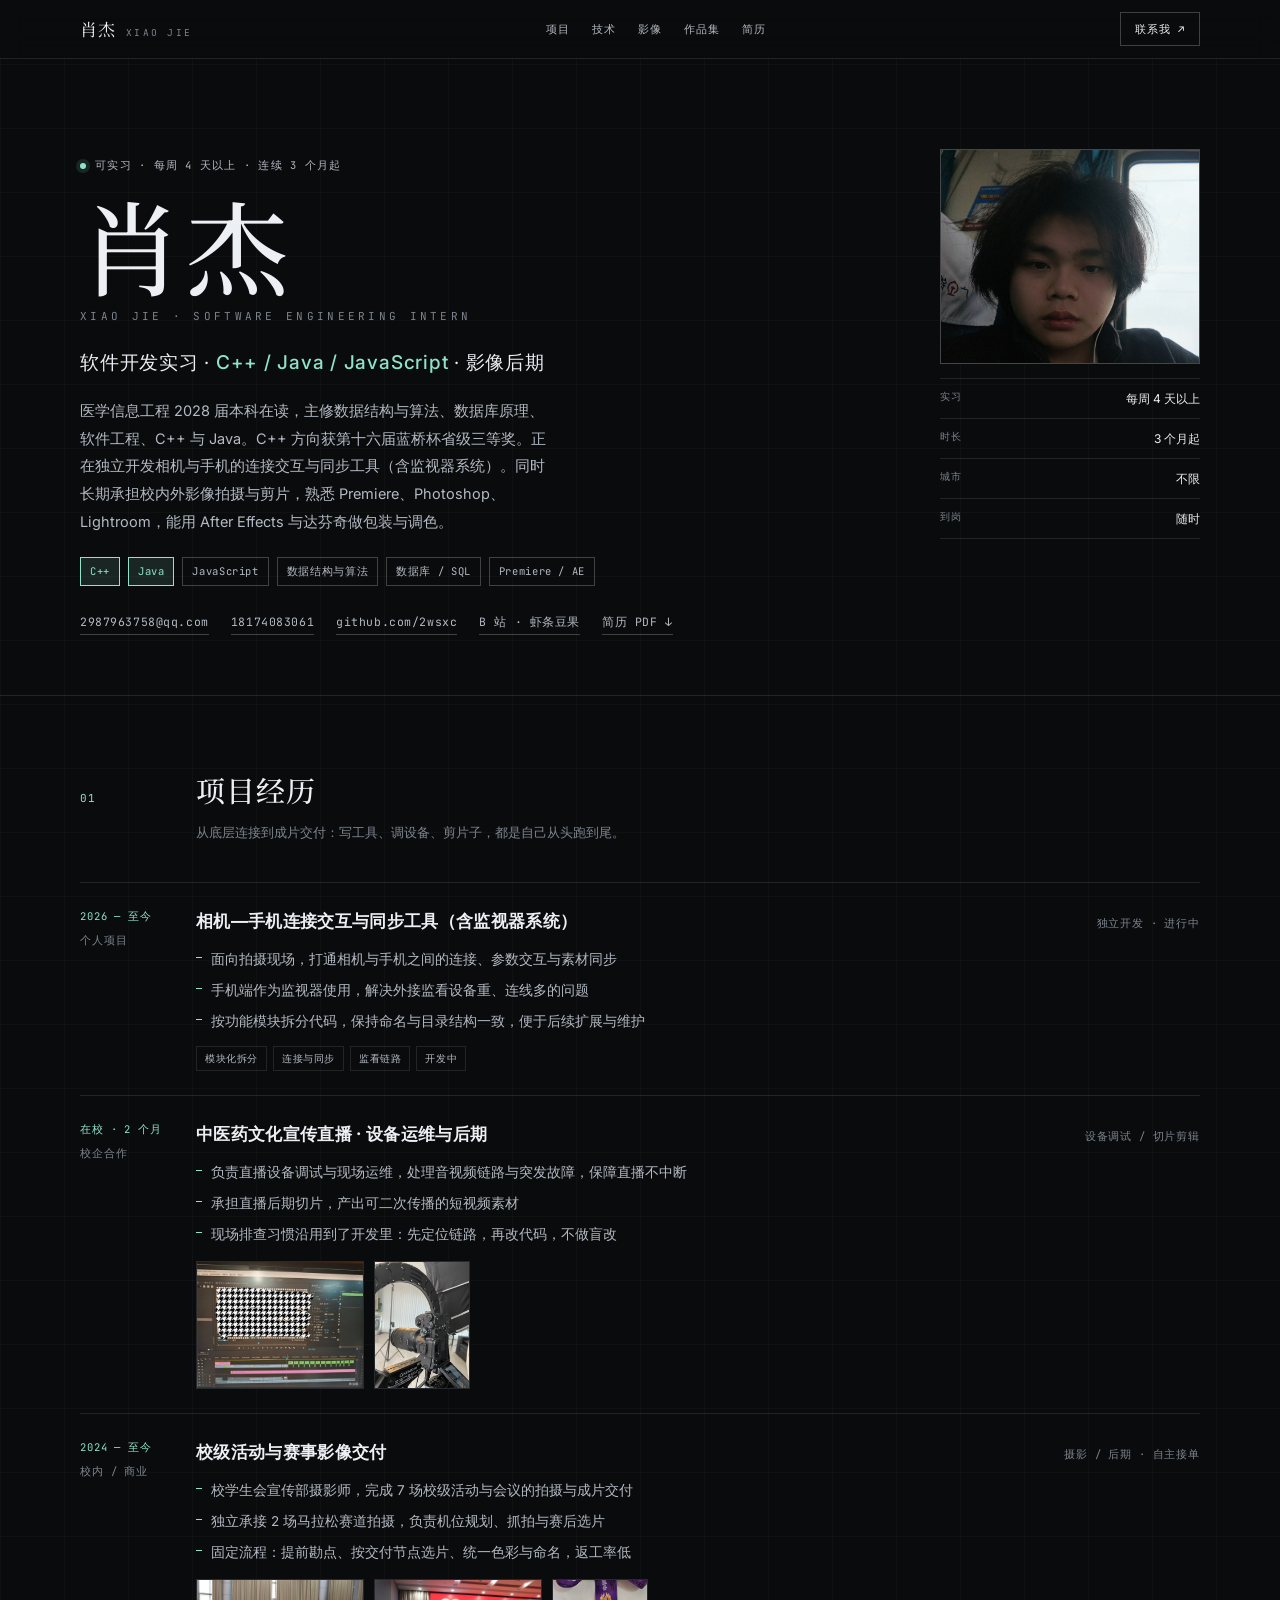
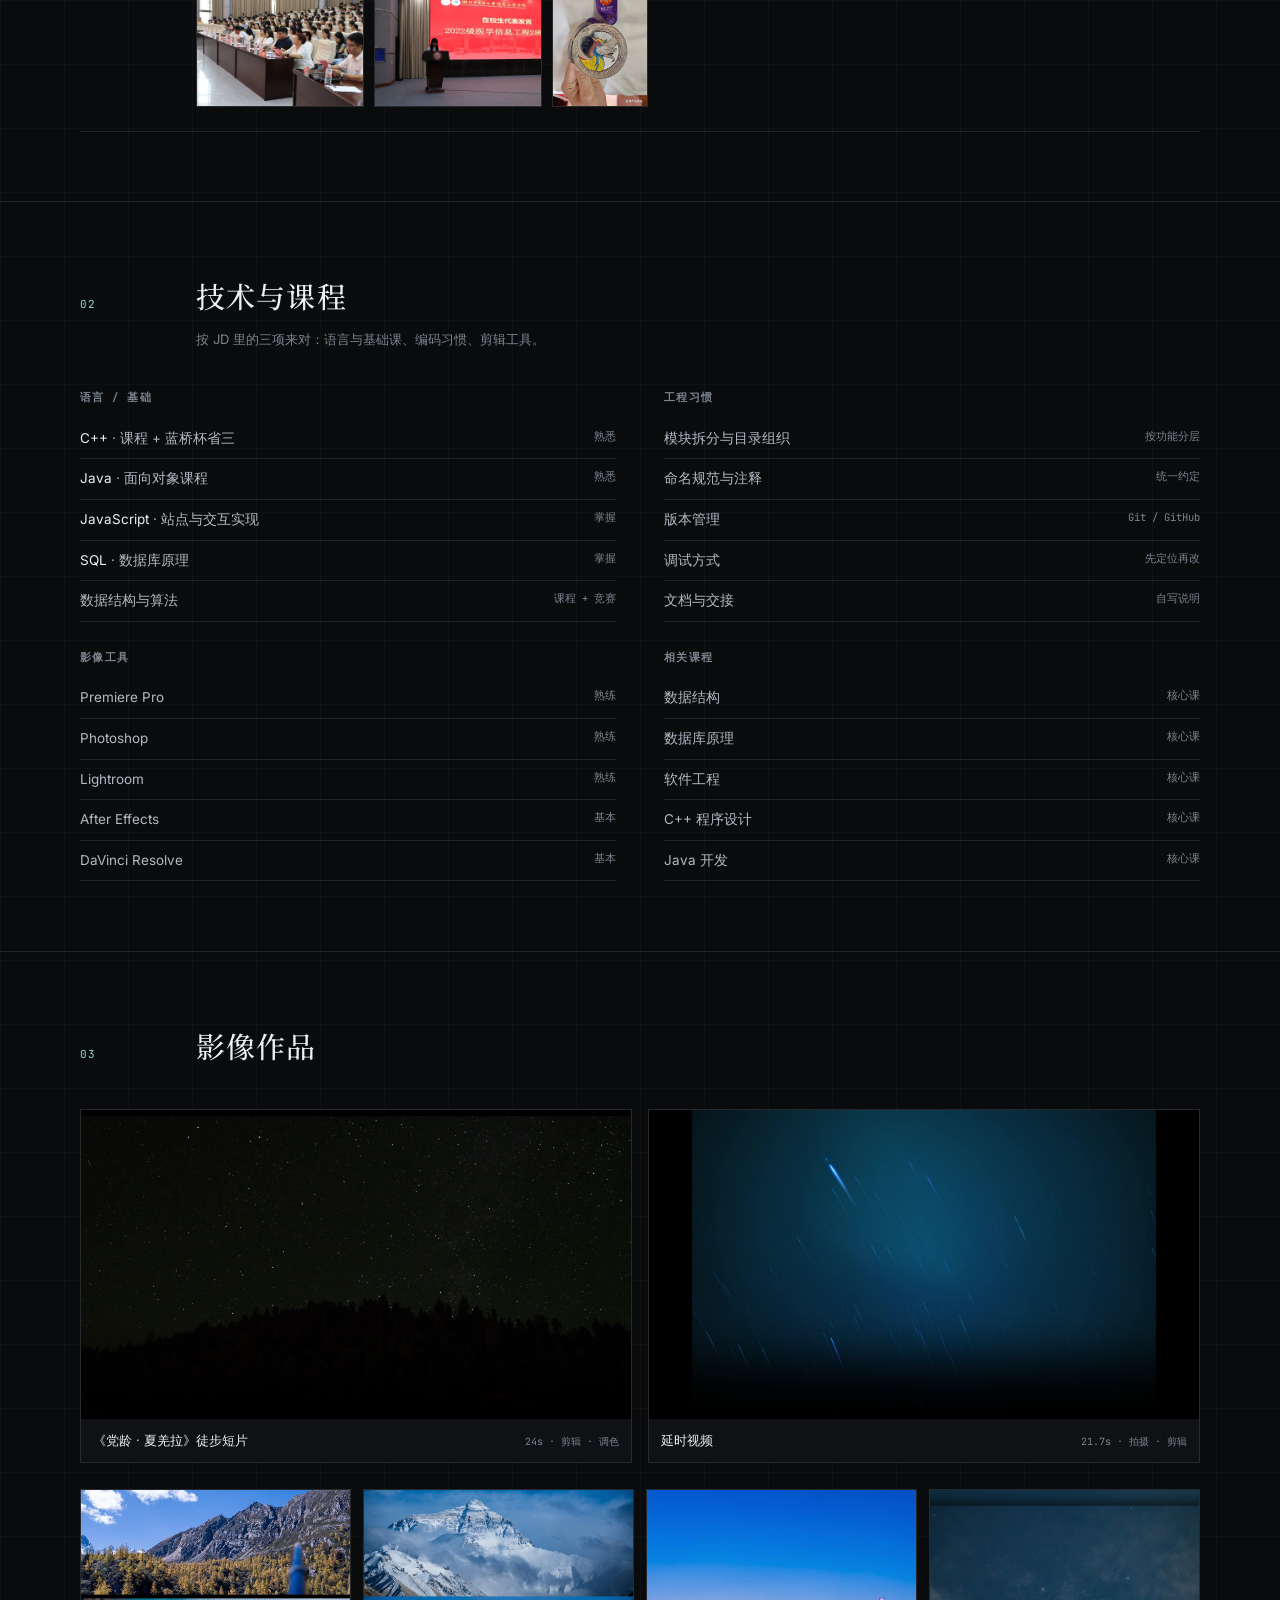
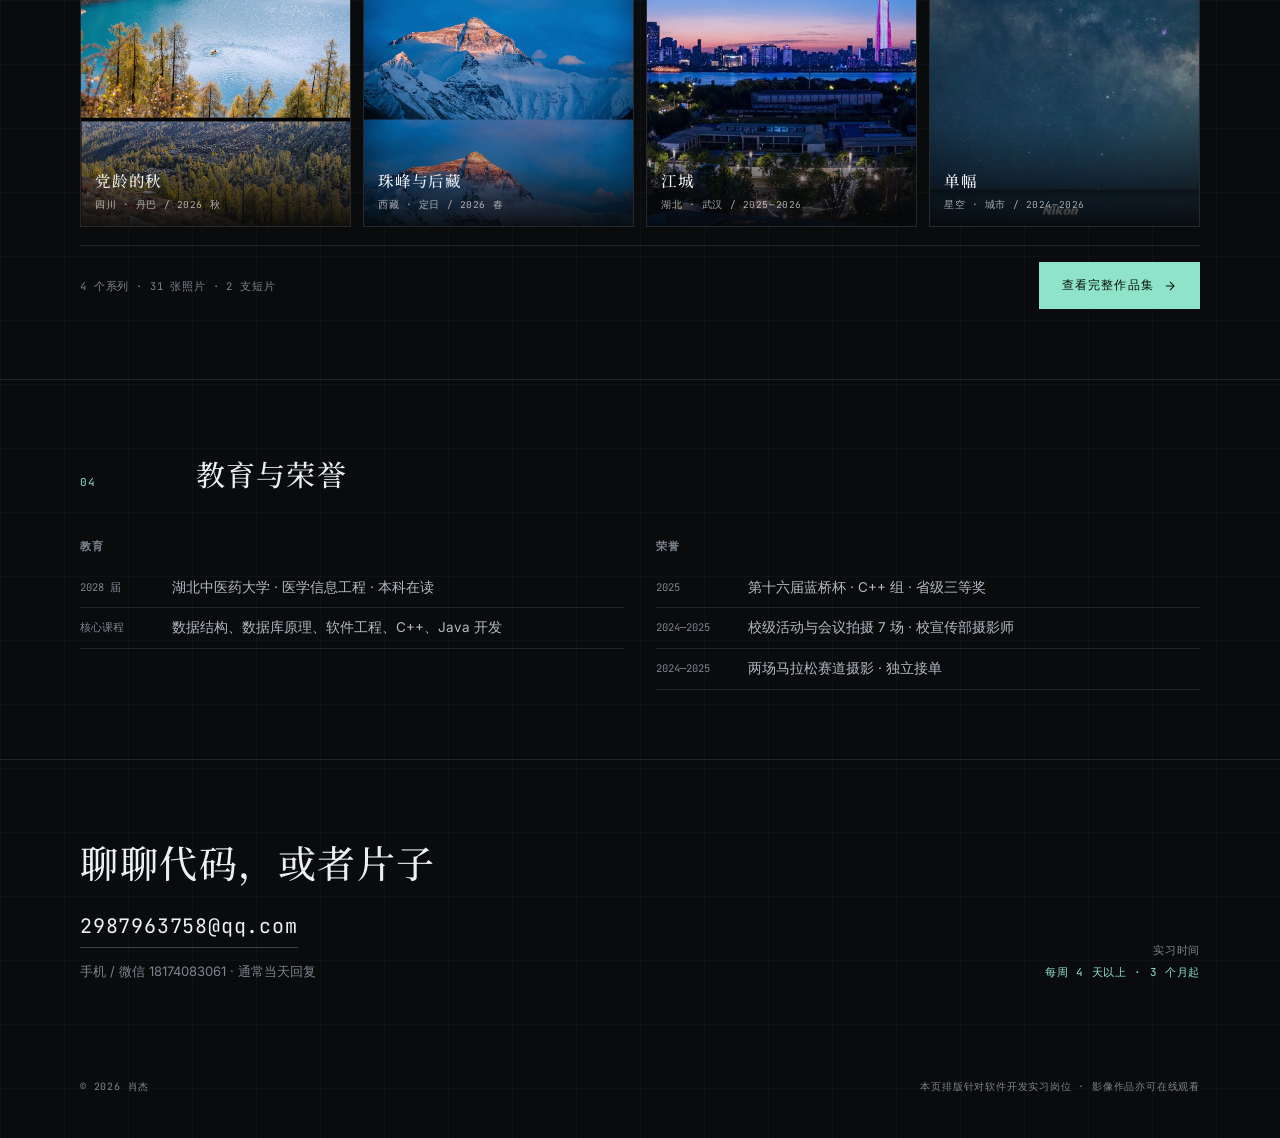
==== commit 31c0e791: "style(dev): 作品集入口改为强调按钮，短片区新增 B 站链接" ====
--- a/dev/index.html
+++ b/dev/index.html
@@ -112,9 +112,10 @@
 .series-card__in p{margin-top:3px;font-family:var(--mono);font-size:9.5px;letter-spacing:.06em;color:rgba(255,255,255,.64)}
 .series-card:hover img{transform:scale(1.045)}
 .series-card:hover .series-card__go{opacity:1;transform:none}
-.all-works{display:flex;flex-wrap:wrap;align-items:center;justify-content:space-between;gap:8px 16px;margin-top:16px;padding-top:14px;border-top:1px solid var(--line);font-family:var(--mono);font-size:10.5px;letter-spacing:.08em;color:var(--muted)}
-.all-works a{color:var(--ink);border-bottom:1px solid var(--line-2);padding-bottom:2px}
-.all-works a:hover{color:var(--accent);border-color:var(--accent)}
+.all-works{display:flex;flex-wrap:wrap;align-items:center;justify-content:space-between;gap:14px 16px;margin-top:18px;padding-top:16px;border-top:1px solid var(--line);font-family:var(--mono);font-size:10.5px;letter-spacing:.08em;color:var(--muted)}
+.works-cta{display:inline-flex;align-items:center;gap:9px;background:var(--accent);border:1px solid var(--accent);color:#06110d;font-family:var(--mono);font-size:12px;font-weight:500;letter-spacing:.1em;padding:12px 22px;transition:.22s}
+.works-cta svg{width:14px;height:14px}
+.works-cta:hover{background:#aaf0da;border-color:#aaf0da;transform:translateY(-2px);box-shadow:0 10px 26px -12px rgba(143,227,200,.7)}
 
 /* 教育 */
 .edu{display:grid;grid-template-columns:repeat(2,minmax(0,1fr));gap:32px}
@@ -391,7 +392,13 @@
           <div class="series-card__in"><h3>单幅</h3><p>星空 · 城市 / 2024—2026</p></div>
         </a>
       </div>
-      <p class="all-works"><span>4 个系列 · 31 张照片 · 2 支短片</span><a href="works.html">查看完整作品集 →</a></p>
+      <div class="all-works">
+        <span>4 个系列 · 31 张照片 · 2 支短片</span>
+        <a class="works-cta" href="works.html">
+          查看完整作品集
+          <svg viewBox="0 0 24 24" fill="none" stroke="currentColor" stroke-width="1.8" aria-hidden="true"><path d="M5 12h13M12 5l7 7-7 7"/></svg>
+        </a>
+      </div>
     </div>
   </section>
 
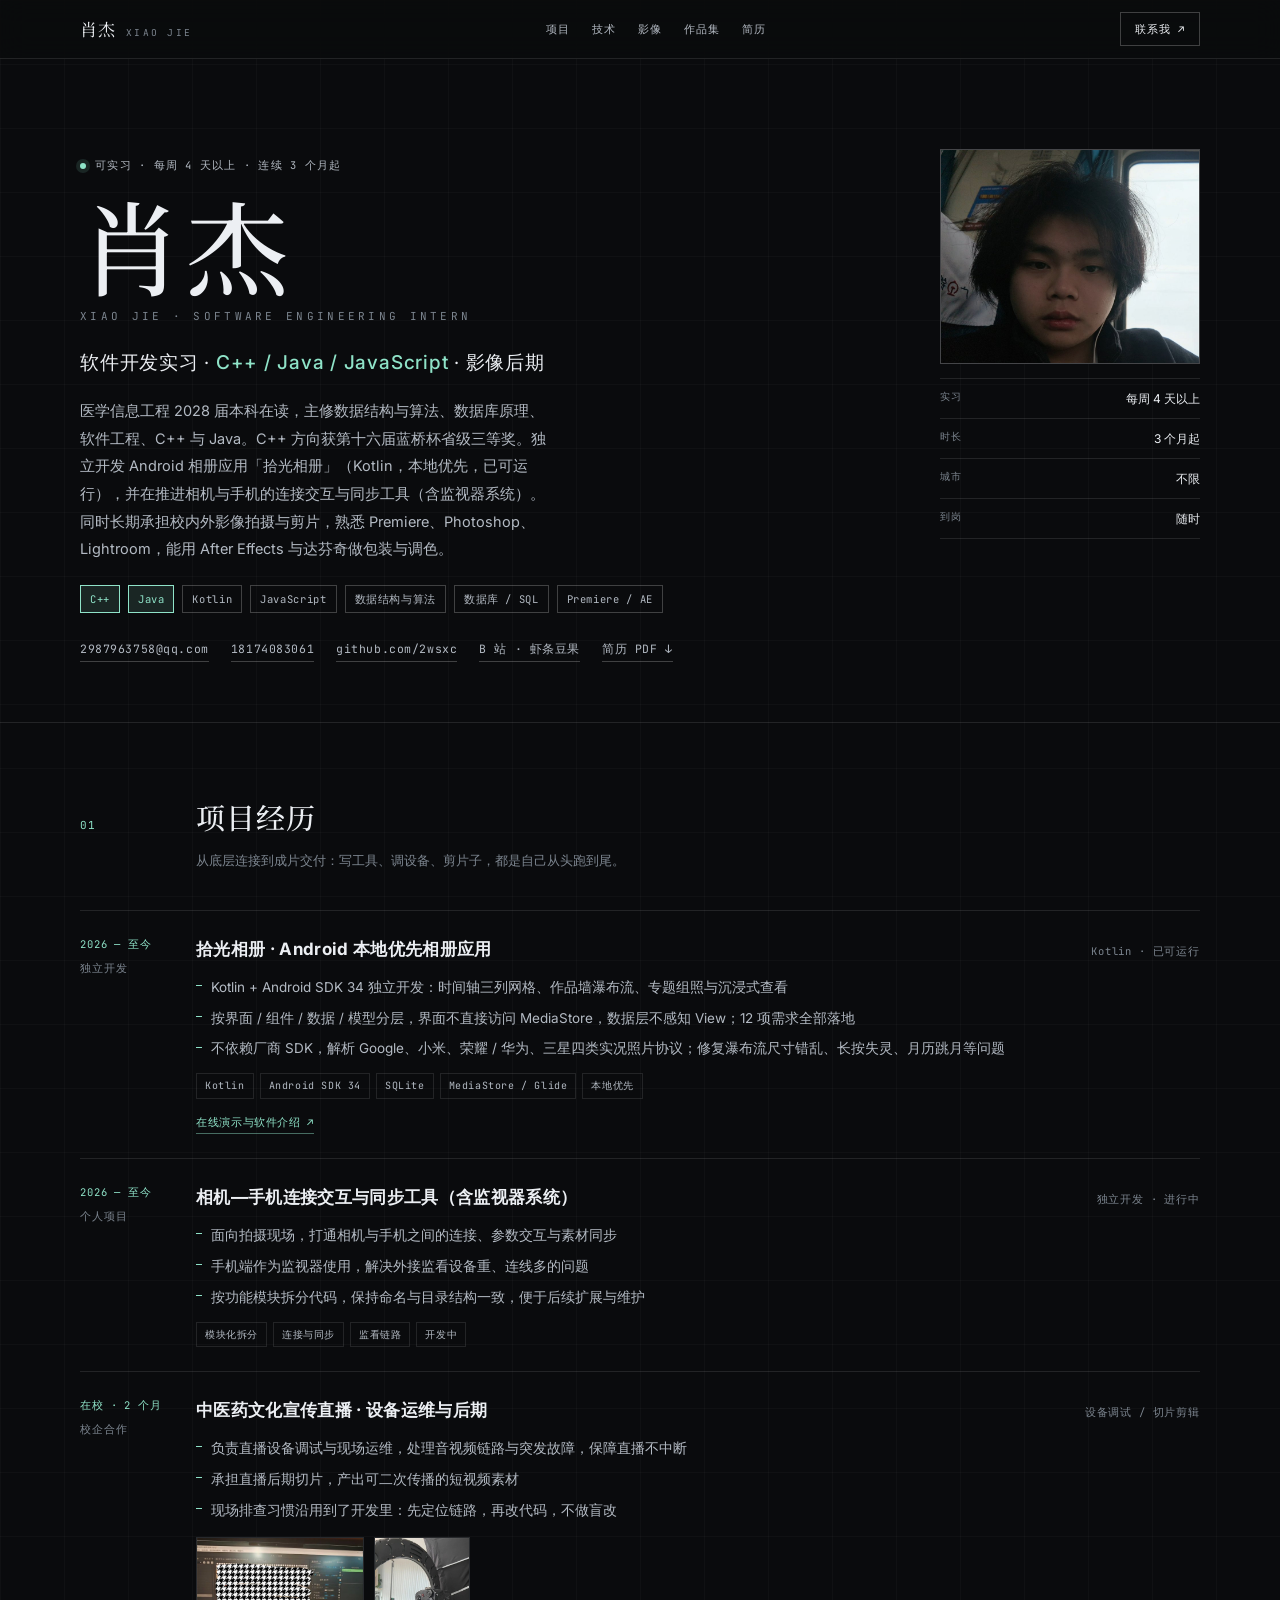
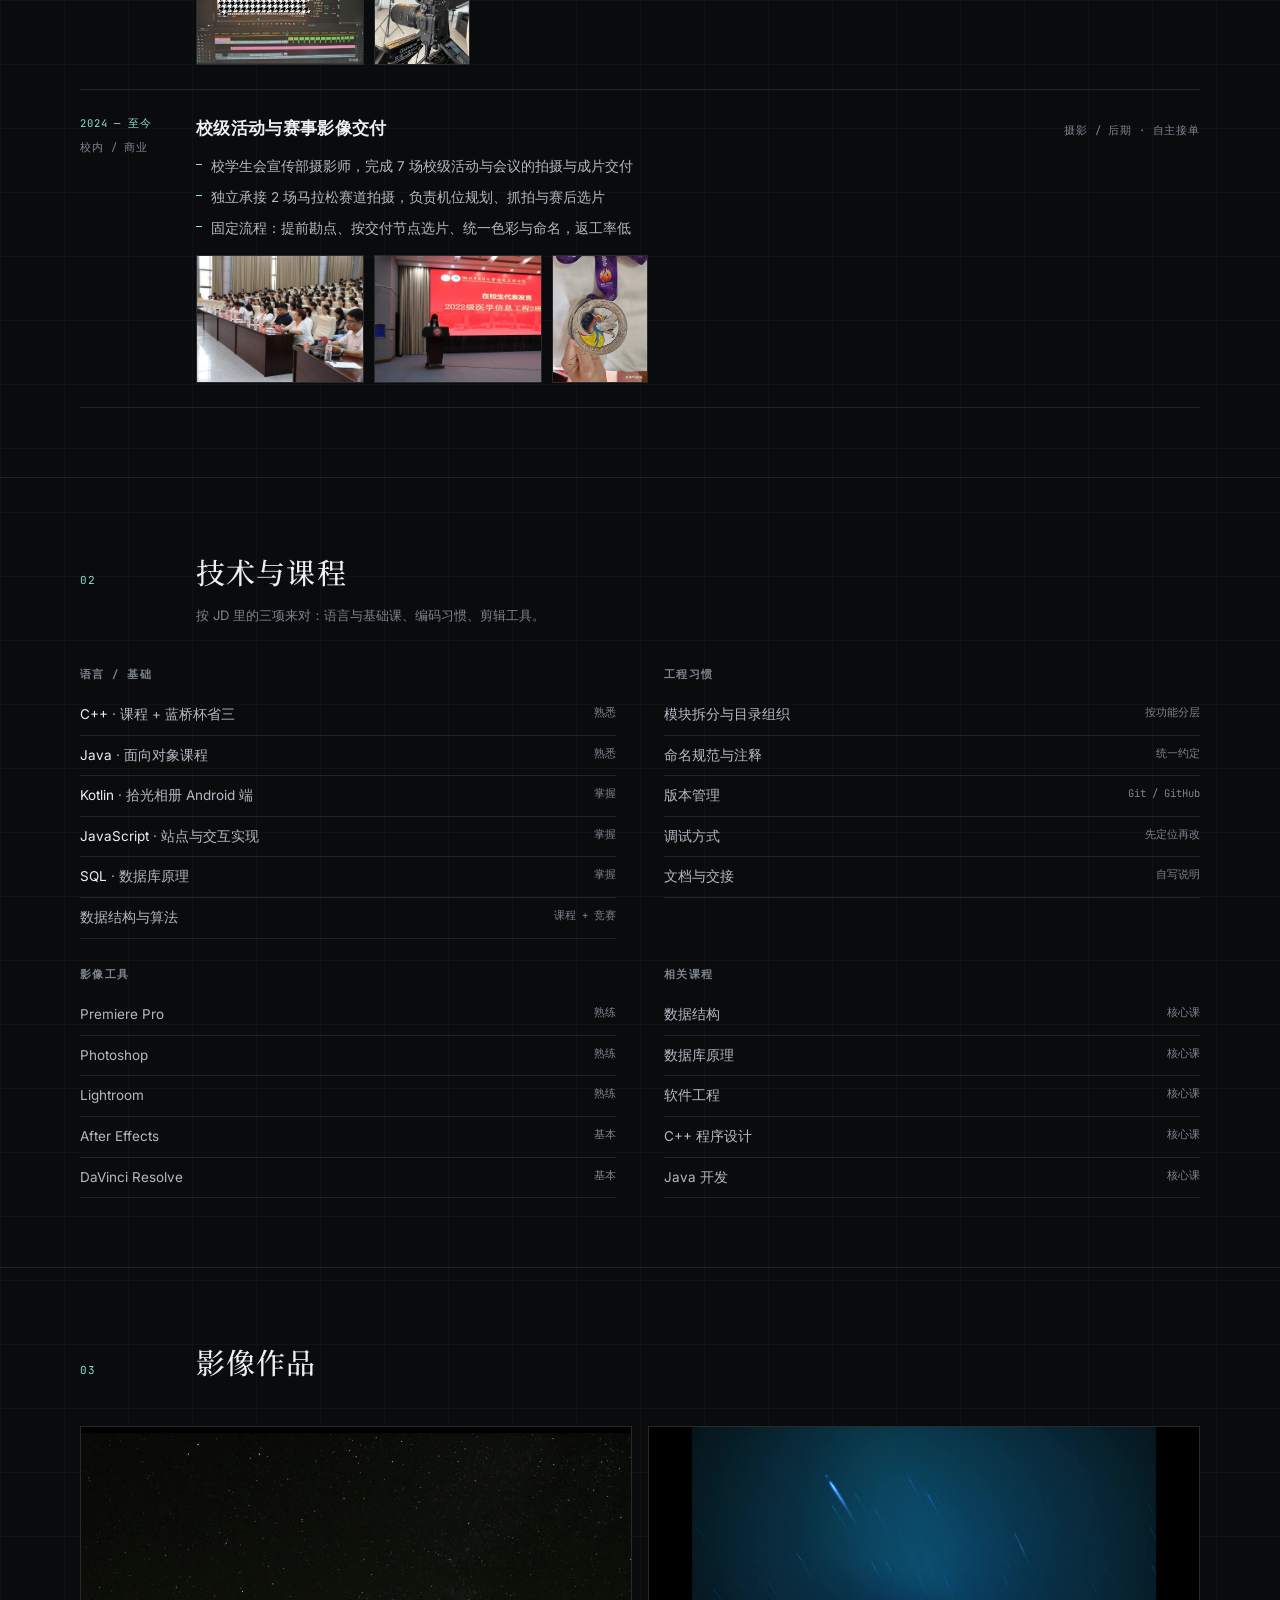
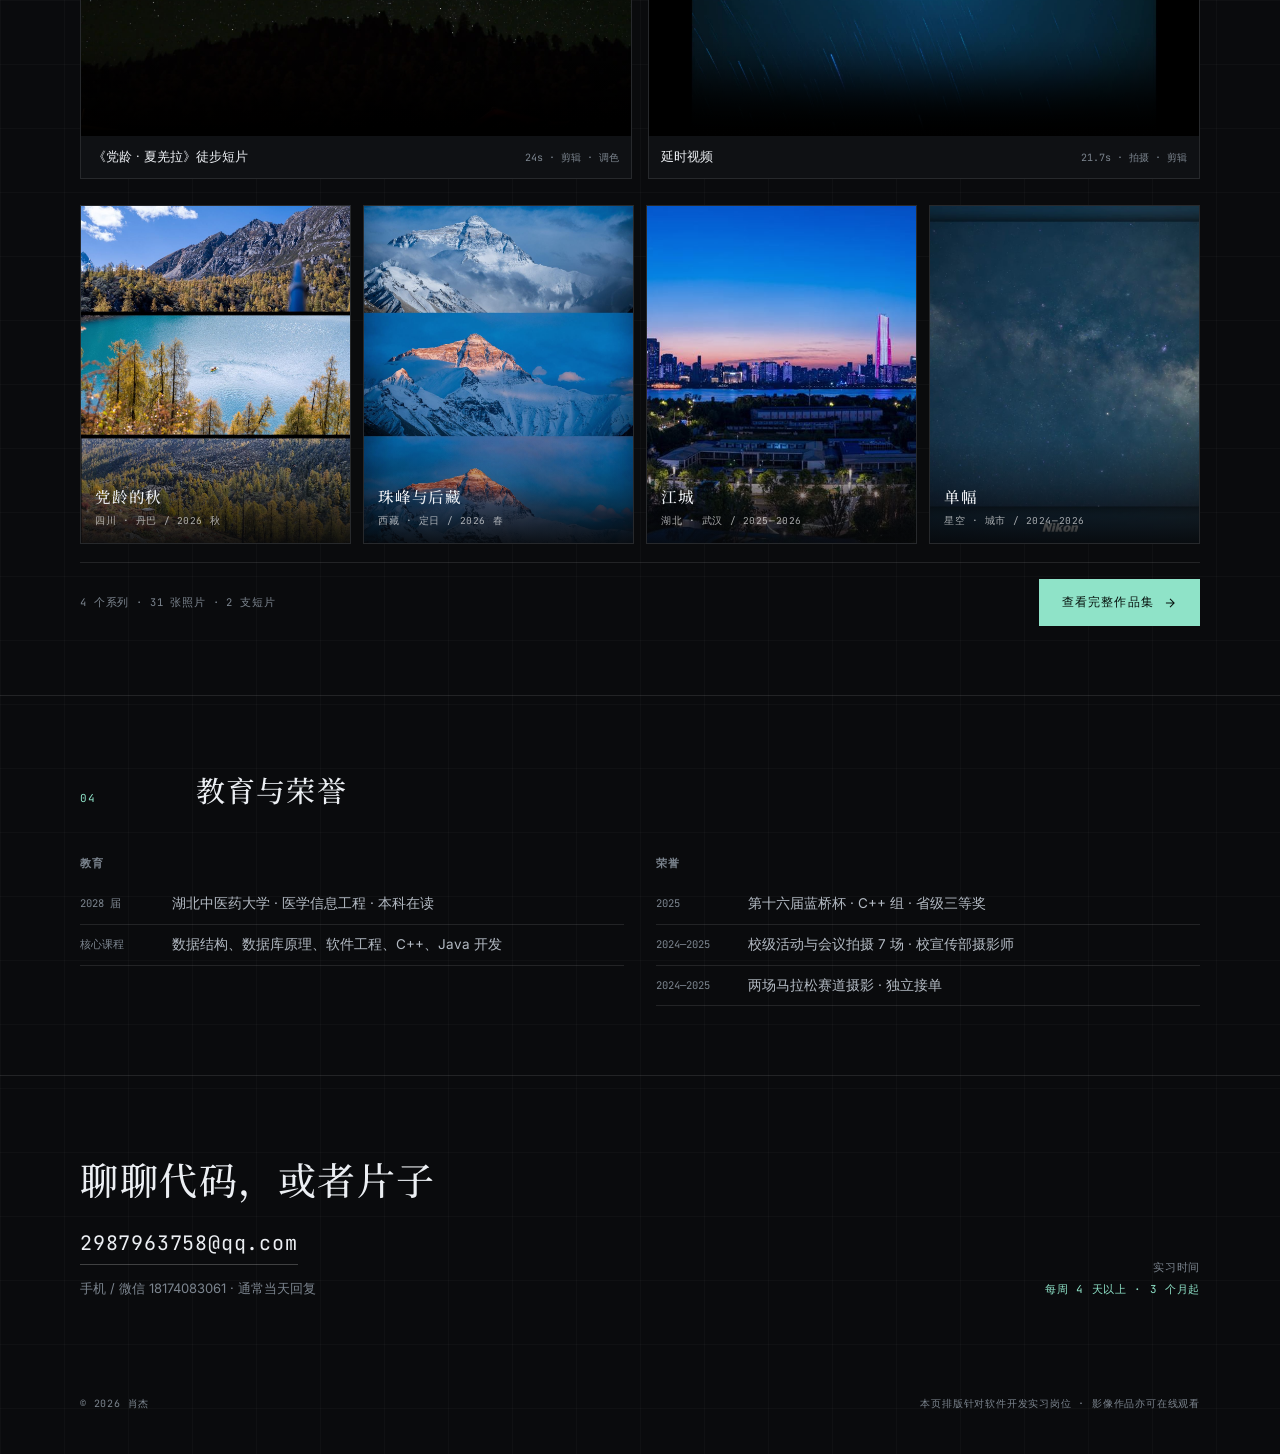
==== commit fda376b9: "feat(dev): 项目经历首位加入拾光相册 Android 应用，简历与 PDF 同步更新" ====
--- a/dev/index.html
+++ b/dev/index.html
@@ -89,6 +89,8 @@
 .proj__media img{width:100%;height:100%;object-fit:cover}
 .proj__media .p{width:96px;aspect-ratio:3/4}
 .proj__media .w{width:168px;aspect-ratio:3/2}
+.proj__link{display:inline-flex;align-items:center;gap:7px;margin-top:14px;font-family:var(--mono);font-size:10.5px;letter-spacing:.06em;color:var(--accent);border-bottom:1px solid rgba(143,227,200,.45);padding-bottom:2px;transition:.2s}
+.proj__link:hover{color:#aaf0da;border-color:#aaf0da}
 
 /* 技能 */
 .skill-grid{display:grid;grid-template-columns:repeat(2,minmax(0,1fr));gap:26px 48px}
@@ -168,6 +170,7 @@
   .proj__list{margin-top:3pt;gap:2pt}
   .proj__list li{font-size:8.8pt;line-height:1.6}
   .proj__media{display:none}
+  .proj__link{display:none!important}
   .skill-grid{gap:4pt 10mm}
   .kv{padding:3pt 0;font-size:8.8pt}
   .kv span:last-child{color:#666}
@@ -203,10 +206,11 @@
         <h1>肖杰</h1>
         <p class="hero__en">XIAO JIE · SOFTWARE ENGINEERING INTERN</p>
         <p class="role">软件开发实习 · <b>C++ / Java / JavaScript</b> · 影像后期</p>
-        <p class="lede">医学信息工程 2028 届本科在读，主修数据结构与算法、数据库原理、软件工程、C++ 与 Java。C++ 方向获第十六届蓝桥杯省级三等奖。正在独立开发相机与手机的连接交互与同步工具（含监视器系统）。同时长期承担校内外影像拍摄与剪片，熟悉 Premiere、Photoshop、Lightroom，能用 After Effects 与达芬奇做包装与调色。</p>
+        <p class="lede">医学信息工程 2028 届本科在读，主修数据结构与算法、数据库原理、软件工程、C++ 与 Java。C++ 方向获第十六届蓝桥杯省级三等奖。独立开发 Android 相册应用「拾光相册」（Kotlin，本地优先，已可运行），并在推进相机与手机的连接交互与同步工具（含监视器系统）。同时长期承担校内外影像拍摄与剪片，熟悉 Premiere、Photoshop、Lightroom，能用 After Effects 与达芬奇做包装与调色。</p>
         <div class="tags">
           <span class="tag on">C++</span>
           <span class="tag on">Java</span>
+          <span class="tag">Kotlin</span>
           <span class="tag">JavaScript</span>
           <span class="tag">数据结构与算法</span>
           <span class="tag">数据库 / SQL</span>
@@ -243,6 +247,29 @@
       </div>
 
       <article class="proj">
+        <p class="proj__meta"><b>2026 — 至今</b>独立开发</p>
+        <div>
+          <div class="proj__head">
+            <h3 class="proj__title">拾光相册 · Android 本地优先相册应用</h3>
+            <span class="proj__kind">Kotlin · 已可运行</span>
+          </div>
+          <ul class="proj__list">
+            <li>Kotlin + Android SDK 34 独立开发：时间轴三列网格、作品墙瀑布流、专题组照与沉浸式查看</li>
+            <li>按界面 / 组件 / 数据 / 模型分层，界面不直接访问 MediaStore，数据层不感知 View；12 项需求全部落地</li>
+            <li>不依赖厂商 SDK，解析 Google、小米、荣耀 / 华为、三星四类实况照片协议；修复瀑布流尺寸错乱、长按失灵、月历跳月等问题</li>
+          </ul>
+          <div class="proj__stack">
+            <span class="chip">Kotlin</span>
+            <span class="chip">Android SDK 34</span>
+            <span class="chip">SQLite</span>
+            <span class="chip">MediaStore / Glide</span>
+            <span class="chip">本地优先</span>
+          </div>
+          <a class="proj__link" href="https://37kaoshlddek8jzxzjg.traesite.cn" target="_blank" rel="noopener">在线演示与软件介绍 ↗</a>
+        </div>
+      </article>
+
+      <article class="proj">
         <p class="proj__meta"><b>2026 — 至今</b>个人项目</p>
         <div>
           <div class="proj__head">
@@ -318,6 +345,7 @@
           <h3>语言 / 基础</h3>
           <div class="kv"><span><strong>C++</strong> · 课程 + 蓝桥杯省三</span><span>熟悉</span></div>
           <div class="kv"><span><strong>Java</strong> · 面向对象课程</span><span>熟悉</span></div>
+          <div class="kv"><span><strong>Kotlin</strong> · 拾光相册 Android 端</span><span>掌握</span></div>
           <div class="kv"><span><strong>JavaScript</strong> · 站点与交互实现</span><span>掌握</span></div>
           <div class="kv"><span><strong>SQL</strong> · 数据库原理</span><span>掌握</span></div>
           <div class="kv"><span>数据结构与算法</span><span>课程 + 竞赛</span></div>
